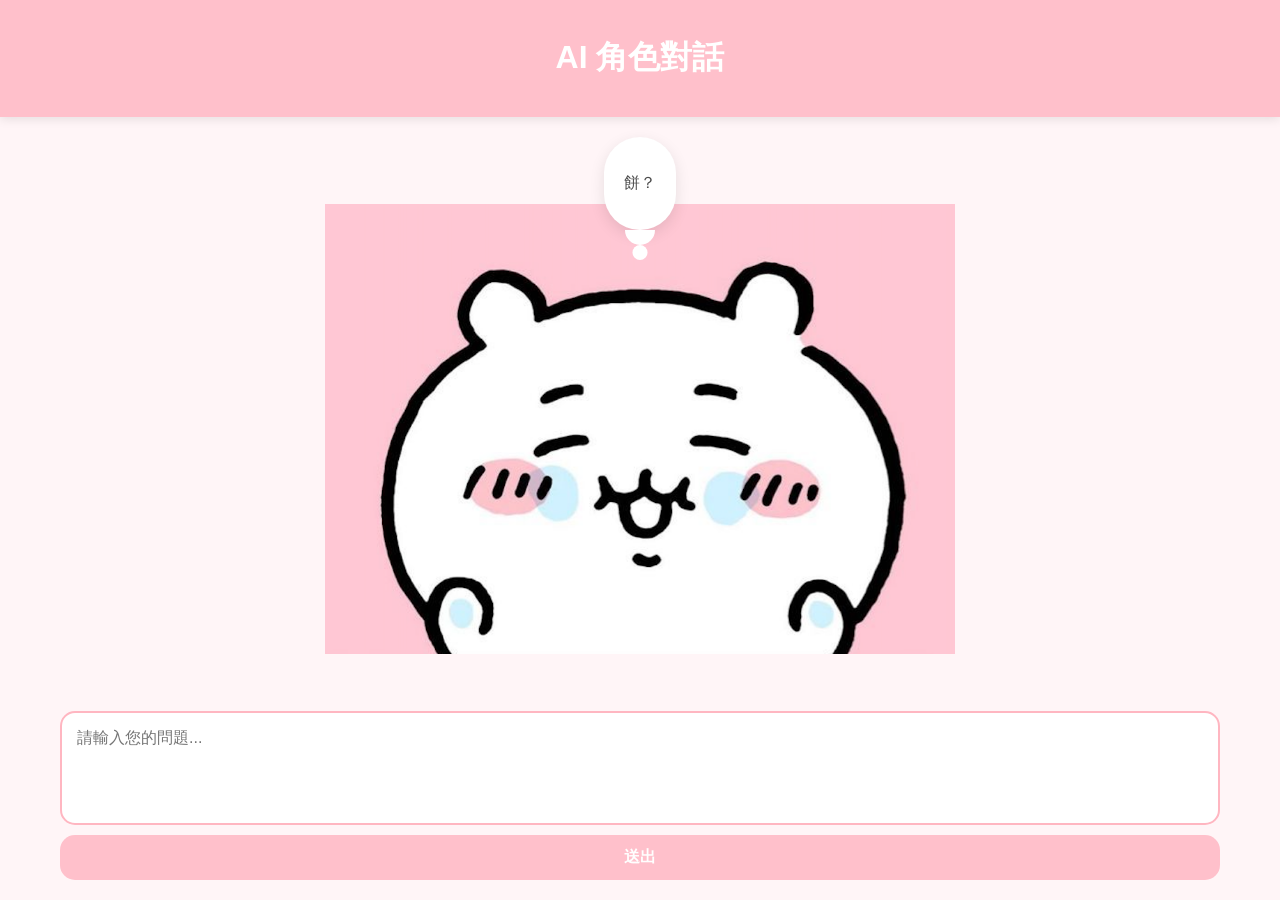
==== index.html @ 92f4b31b "Update index.html" ====
<!DOCTYPE html>
<html lang="zh-TW">
<head>
    <meta charset="UTF-8">
    <meta name="viewport" content="width=device-width, initial-scale=1.0">
    <title>AI 角色對話</title>
    <style>
        :root {
            --primary-color: #ffc0cb;
            --secondary-color: #ffb6c1;
            --text-color: #4a4a4a;
            --bg-color: #fff5f7;
            --bubble-color: #ffffff;
        }

        body {
            font-family: 'Arial Rounded MT Bold', 'Arial', sans-serif;
            background-color: var(--bg-color);
            margin: 0;
            padding: 0;
            display: flex;
            flex-direction: column;
            min-height: 100vh;
            color: var(--text-color);
        }

        .header {
            background-color: var(--primary-color);
            color: white;
            text-align: center;
            padding: 15px 0;
            box-shadow: 0 2px 10px rgba(0, 0, 0, 0.1);
        }

        .container {
            flex: 1;
            display: flex;
            flex-direction: column;
            padding: 20px;
            max-width: 1200px;
            margin: 0 auto;
            width: 100%;
            box-sizing: border-box;
        }

        .character-container {
            flex: 1;
            display: flex;
            flex-direction: column;
            align-items: center;
            justify-content: center;
            position: relative;
            margin-bottom: 20px;
        }

        .character-image {
            max-height: 50vh;
            max-width: 90%;
            object-fit: contain;
            margin-top: 30px; /* 為對話框留出空間 */
        }

        .speech-bubble {
            position: absolute;
            top: 0;
            background: var(--bubble-color);
            border-radius: 40px;
            padding: 20px;
            margin: 0 auto 20px;
            max-width: 80%;
            box-shadow: 0 5px 15px rgba(0, 0, 0, 0.1);
            opacity: 0;
            transform: translateY(-10px);
            transition: opacity 0.5s, transform 0.5s;
            z-index: 10;
        }

        .speech-bubble:before {
            content: '';
            position: absolute;
            bottom: -15px;
            left: 50%;
            transform: translateX(-50%);
            width: 30px;
            height: 15px;
            background: var(--bubble-color);
            border-bottom-left-radius: 15px;
            border-bottom-right-radius: 15px;
        }

        .speech-bubble:after {
            content: '';
            position: absolute;
            bottom: -30px;
            left: 50%;
            transform: translateX(-50%);
            width: 15px;
            height: 15px;
            background: var(--bubble-color);
            border-radius: 50%;
        }

        .speech-bubble.active {
            opacity: 1;
            transform: translateY(0);
        }

        .input-container {
            display: flex;
            flex-direction: column;
            width: 100%;
            margin-top: auto;
        }

        textarea {
            border: 2px solid var(--secondary-color);
            border-radius: 15px;
            padding: 15px;
            font-size: 16px;
            resize: none;
            height: 80px;
            margin-bottom: 10px;
            font-family: inherit;
        }

        textarea:focus {
            outline: none;
            border-color: var(--primary-color);
            box-shadow: 0 0 0 3px rgba(255, 192, 203, 0.3);
        }

        button {
            background-color: var(--primary-color);
            color: white;
            border: none;
            border-radius: 15px;
            padding: 12px 20px;
            font-size: 16px;
            cursor: pointer;
            transition: background-color 0.3s;
            font-weight: bold;
        }

        button:hover {
            background-color: var(--secondary-color);
        }

        .loading {
            display: flex;
            justify-content: center;
            align-items: center;
            margin: 20px 0;
            height: 40px;
        }

        .dot {
            width: 12px;
            height: 12px;
            background-color: var(--primary-color);
            border-radius: 50%;
            margin: 0 5px;
            opacity: 0;
        }

        .dot-1 {
            animation: wave 1.5s infinite ease-in-out;
        }

        .dot-2 {
            animation: wave 1.5s infinite ease-in-out 0.3s;
        }

        .dot-3 {
            animation: wave 1.5s infinite ease-in-out 0.6s;
        }

        @keyframes wave {
            0%, 100% {
                transform: translateY(0);
                opacity: 0.2;
            }
            50% {
                transform: translateY(-10px);
                opacity: 1;
            }
        }

        /* 手機版樣式調整 */
        @media (max-width: 768px) {
            .container {
                padding: 10px;
            }

            .character-image {
                max-height: 40vh;
                margin-top: 80px; /* 手機版為對話框留出更多空間 */
            }

            .speech-bubble {
                padding: 15px;
                max-width: 90%;
            }

            textarea {
                height: 60px;
                padding: 10px;
            }

            button {
                padding: 10px 15px;
            }
        }
    </style>
</head>
<body>
    <div class="header">
        <h1>AI 角色對話</h1>
    </div>

    <div class="container">
        <div class="character-container">
            <div id="speech-bubble" class="speech-bubble">
                <p id="ai-response">餅？</p>
            </div>
            <img id="character-img" class="character-image" src="https://placekitten.com/500/600" alt="角色圖片">
        </div>

        <div class="loading" id="loading">
            <div class="dot dot-1"></div>
            <div class="dot dot-2"></div>
            <div class="dot dot-3"></div>
        </div>

        <div class="input-container">
            <textarea id="user-input" placeholder="請輸入您的問題..."></textarea>
            <button id="submit-btn">送出</button>
        </div>
    </div>

    <script>
        // 配置
        const config = {
            apiKey: "YOUR_OPENAI_API_KEY", // 將在GitHub上設定
            characterImageUrl: "./cute.png", // 將在GitHub上設定
            prompt: "你是吉伊卡哇（ちいかわ）是一個小巧的白色二頭身角色，外型類似小白鼠。​他內向害羞，溫柔善良，充滿同理心，心思細膩，容易感動且愛哭。​雖然膽小，但願意為朋友勇敢行動。​不擅長說話，通常以「哇」、「哈！」、「不要」等短語表達情緒。​喜歡與朋友一起唱歌、分享美食，經常在腦海中想像各種小劇場。​曾兩次參加「5級除草檢定」，但均未合格，仍在努力學習中。​與小八貓（ハチワレ）和兔兔（うさぎ）是好友，三人經常一起行動。​在朋友間扮演支持和關心的角色，重視友情。​他有幸運體質，曾透過抽獎獲得現居的房子。" // 將在GitHub上設定
        };

        // DOM元素
        const userInput = document.getElementById('user-input');
        const submitBtn = document.getElementById('submit-btn');
        const aiResponse = document.getElementById('ai-response');
        const speechBubble = document.getElementById('speech-bubble');
        const loading = document.getElementById('loading');
        const characterImg = document.getElementById('character-img');

        // 初始化
        document.addEventListener('DOMContentLoaded', () => {
            // 設定角色圖片
            characterImg.src = config.characterImageUrl;
            
            // 隱藏載入動畫
            loading.style.display = 'none';
            
            // 顯示歡迎訊息
            speechBubble.classList.add('active');
        });

        // 送出按鈕事件
        submitBtn.addEventListener('click', async () => {
            const question = userInput.value.trim();
            if (!question) return;

            // 清空輸入框
            userInput.value = '';
            
            // 隱藏對話氣泡
            speechBubble.classList.remove('active');
            
            // 顯示載入動畫
            loading.style.display = 'flex';

            try {
                // 呼叫OpenAI API
                const response = await fetchAIResponse(question);
                
                // 更新對話氣泡內容
                aiResponse.textContent = response;
                
                // 隱藏載入動畫
                loading.style.display = 'none';
                
                // 顯示對話氣泡
                speechBubble.classList.add('active');
            } catch (error) {
                console.error('Error:', error);
                aiResponse.textContent = 'vapo?';
                loading.style.display = 'none';
                speechBubble.classList.add('active');
            }
        });

        // 按下Enter鍵也能送出
        userInput.addEventListener('keypress', (e) => {
            if (e.key === 'Enter' && !e.shiftKey) {
                e.preventDefault();
                submitBtn.click();
            }
        });

        // 呼叫OpenAI API
        async function fetchAIResponse(question) {
            const response = await fetch('https://api.openai.com/v1/chat/completions', {
                method: 'POST',
                headers: {
                    'Content-Type': 'application/json',
                    'Authorization': `Bearer ${config.apiKey}`
                },
                body: JSON.stringify({
                    model: "gpt-3.5-turbo",
                    messages: [
                        {
                            role: "system",
                            content: config.prompt
                        },
                        {
                            role: "user",
                            content: question
                        }
                    ]
                })
            });

            const data = await response.json();
            
            if (data.error) {
                throw new Error(data.error.message);
            }
            
            return data.choices[0].message.content;
        }
    </script>
</body>
</html>
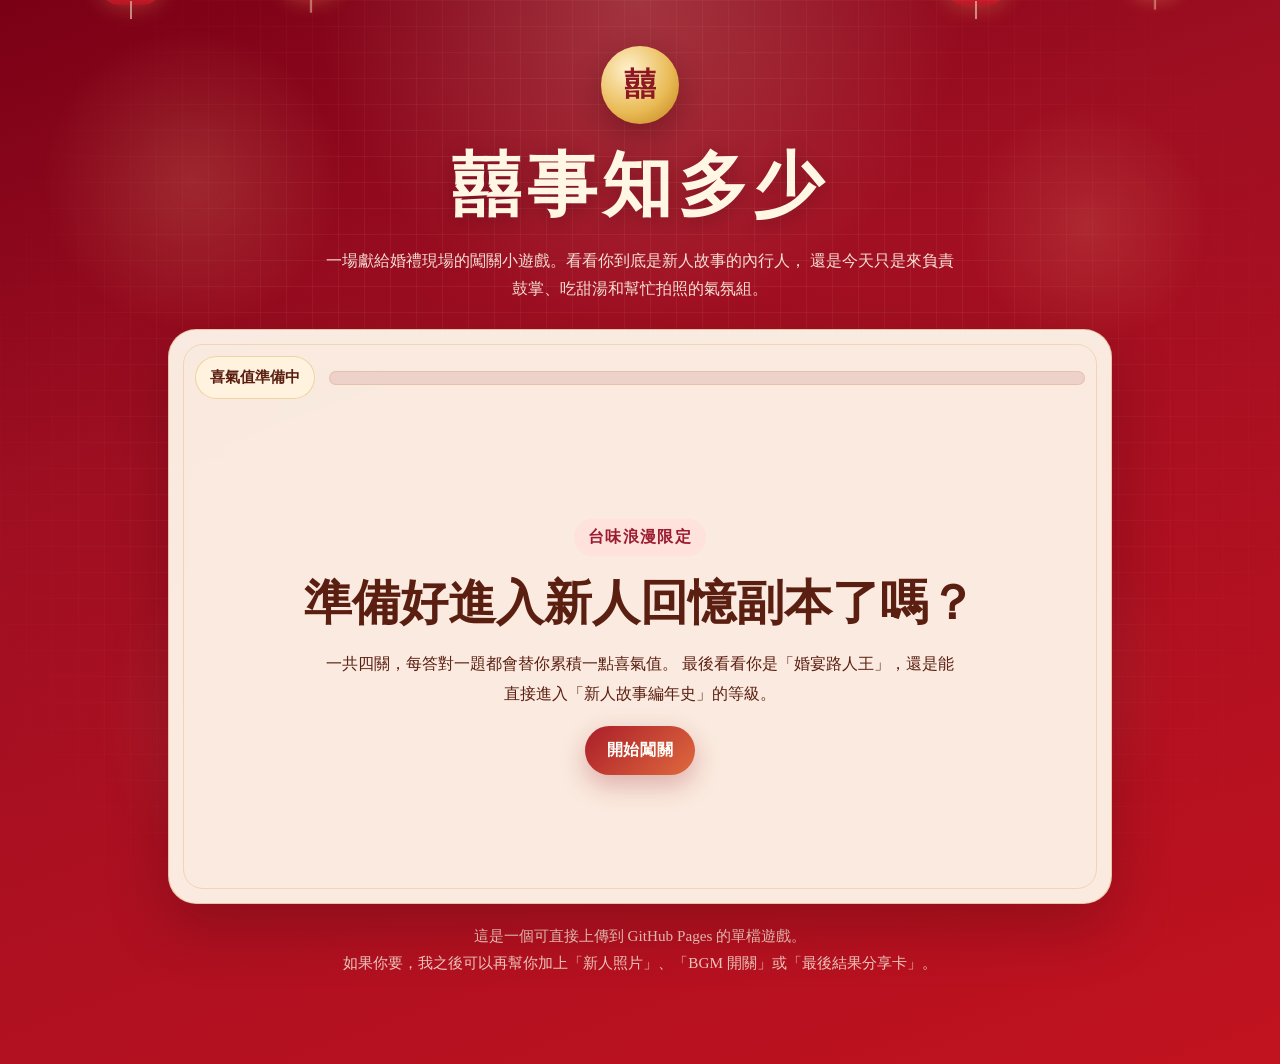
==== commit 3f045dc5: "Add files via upload" ====
--- a/index.html
+++ b/index.html
@@ -1,343 +1,818 @@
 <!DOCTYPE html>
-<html lang="zh-TW">
+<html lang="zh-Hant">
 <head>
-    <meta charset="UTF-8">
-    <meta name="viewport" content="width=device-width, initial-scale=1.0">
-    <title>AI 角色對話</title>
-    <style>
-        :root {
-            --primary-color: #ffc0cb;
-            --secondary-color: #ffb6c1;
-            --text-color: #4a4a4a;
-            --bg-color: #fff5f7;
-            --bubble-color: #ffffff;
-        }
-
-        body {
-            font-family: 'Arial Rounded MT Bold', 'Arial', sans-serif;
-            background-color: var(--bg-color);
-            margin: 0;
-            padding: 0;
-            display: flex;
-            flex-direction: column;
-            min-height: 100vh;
-            color: var(--text-color);
-        }
-
-        .header {
-            background-color: var(--primary-color);
-            color: white;
-            text-align: center;
-            padding: 15px 0;
-            box-shadow: 0 2px 10px rgba(0, 0, 0, 0.1);
-        }
-
-        .container {
-            flex: 1;
-            display: flex;
-            flex-direction: column;
-            padding: 20px;
-            max-width: 1200px;
-            margin: 0 auto;
-            width: 100%;
-            box-sizing: border-box;
-        }
-
-        .character-container {
-            flex: 1;
-            display: flex;
-            flex-direction: column;
-            align-items: center;
-            justify-content: center;
-            position: relative;
-            margin-bottom: 20px;
-        }
-
-        .character-image {
-            max-height: 50vh;
-            max-width: 90%;
-            object-fit: contain;
-            margin-top: 30px; /* 為對話框留出空間 */
-        }
-
-        .speech-bubble {
-            position: absolute;
-            top: 0;
-            background: var(--bubble-color);
-            border-radius: 40px;
-            padding: 20px;
-            margin: 0 auto 20px;
-            max-width: 80%;
-            box-shadow: 0 5px 15px rgba(0, 0, 0, 0.1);
-            opacity: 0;
-            transform: translateY(-10px);
-            transition: opacity 0.5s, transform 0.5s;
-            z-index: 10;
-        }
-
-        .speech-bubble:before {
-            content: '';
-            position: absolute;
-            bottom: -15px;
-            left: 50%;
-            transform: translateX(-50%);
-            width: 30px;
-            height: 15px;
-            background: var(--bubble-color);
-            border-bottom-left-radius: 15px;
-            border-bottom-right-radius: 15px;
-        }
-
-        .speech-bubble:after {
-            content: '';
-            position: absolute;
-            bottom: -30px;
-            left: 50%;
-            transform: translateX(-50%);
-            width: 15px;
-            height: 15px;
-            background: var(--bubble-color);
-            border-radius: 50%;
-        }
-
-        .speech-bubble.active {
-            opacity: 1;
-            transform: translateY(0);
-        }
-
-        .input-container {
-            display: flex;
-            flex-direction: column;
-            width: 100%;
-            margin-top: auto;
-        }
-
-        textarea {
-            border: 2px solid var(--secondary-color);
-            border-radius: 15px;
-            padding: 15px;
-            font-size: 16px;
-            resize: none;
-            height: 80px;
-            margin-bottom: 10px;
-            font-family: inherit;
-        }
-
-        textarea:focus {
-            outline: none;
-            border-color: var(--primary-color);
-            box-shadow: 0 0 0 3px rgba(255, 192, 203, 0.3);
-        }
-
-        button {
-            background-color: var(--primary-color);
-            color: white;
-            border: none;
-            border-radius: 15px;
-            padding: 12px 20px;
-            font-size: 16px;
-            cursor: pointer;
-            transition: background-color 0.3s;
-            font-weight: bold;
-        }
-
-        button:hover {
-            background-color: var(--secondary-color);
-        }
-
-        .loading {
-            display: flex;
-            justify-content: center;
-            align-items: center;
-            margin: 20px 0;
-            height: 40px;
-        }
-
-        .dot {
-            width: 12px;
-            height: 12px;
-            background-color: var(--primary-color);
-            border-radius: 50%;
-            margin: 0 5px;
-            opacity: 0;
-        }
-
-        .dot-1 {
-            animation: wave 1.5s infinite ease-in-out;
-        }
-
-        .dot-2 {
-            animation: wave 1.5s infinite ease-in-out 0.3s;
-        }
-
-        .dot-3 {
-            animation: wave 1.5s infinite ease-in-out 0.6s;
-        }
-
-        @keyframes wave {
-            0%, 100% {
-                transform: translateY(0);
-                opacity: 0.2;
-            }
-            50% {
-                transform: translateY(-10px);
-                opacity: 1;
-            }
-        }
-
-        /* 手機版樣式調整 */
-        @media (max-width: 768px) {
-            .container {
-                padding: 10px;
-            }
-
-            .character-image {
-                max-height: 40vh;
-                margin-top: 80px; /* 手機版為對話框留出更多空間 */
-            }
-
-            .speech-bubble {
-                padding: 15px;
-                max-width: 90%;
-            }
-
-            textarea {
-                height: 60px;
-                padding: 10px;
-            }
-
-            button {
-                padding: 10px 15px;
-            }
-        }
-    </style>
+  <meta charset="UTF-8">
+  <meta name="viewport" content="width=device-width, initial-scale=1.0">
+  <title>囍事知多少｜婚禮闖關小遊戲</title>
+  <style>
+    :root {
+      --bg-1: #7a0016;
+      --bg-2: #c1121f;
+      --paper: rgba(255, 248, 235, 0.94);
+      --ink: #5b1f12;
+      --gold: #f0c36a;
+      --gold-deep: #d59c2b;
+      --rose: #ffe0db;
+      --accent: #2f6f62;
+      --good: #1f7a4d;
+      --bad: #9b1c31;
+      --shadow: 0 22px 60px rgba(49, 6, 12, 0.28);
+    }
+
+    * {
+      box-sizing: border-box;
+    }
+
+    html,
+    body {
+      margin: 0;
+      min-height: 100%;
+      font-family: "PingFang TC", "Noto Serif TC", "Microsoft JhengHei", serif;
+      color: var(--ink);
+      background:
+        radial-gradient(circle at top, rgba(255, 237, 205, 0.2), transparent 26%),
+        linear-gradient(160deg, var(--bg-1) 0%, #9f0f22 34%, var(--bg-2) 100%);
+    }
+
+    body {
+      position: relative;
+      overflow-x: hidden;
+    }
+
+    body::before,
+    body::after {
+      content: "";
+      position: fixed;
+      inset: 0;
+      pointer-events: none;
+      z-index: 0;
+    }
+
+    body::before {
+      background:
+        radial-gradient(circle at 15% 20%, rgba(255, 214, 153, 0.18), transparent 12%),
+        radial-gradient(circle at 85% 25%, rgba(255, 214, 153, 0.14), transparent 10%),
+        radial-gradient(circle at 20% 80%, rgba(255, 239, 211, 0.08), transparent 14%),
+        radial-gradient(circle at 80% 75%, rgba(255, 239, 211, 0.08), transparent 14%);
+      opacity: 0.9;
+    }
+
+    body::after {
+      background-image:
+        linear-gradient(rgba(255, 230, 190, 0.06) 1px, transparent 1px),
+        linear-gradient(90deg, rgba(255, 230, 190, 0.06) 1px, transparent 1px);
+      background-size: 26px 26px;
+      mask-image: radial-gradient(circle at center, black 45%, transparent 92%);
+      -webkit-mask-image: radial-gradient(circle at center, black 45%, transparent 92%);
+    }
+
+    .floating-lantern {
+      position: fixed;
+      top: -8vh;
+      width: 58px;
+      aspect-ratio: 0.75;
+      border-radius: 16px;
+      background: linear-gradient(180deg, #ffcb85 0%, #ff955b 18%, #d11b2a 100%);
+      box-shadow: 0 0 24px rgba(255, 196, 110, 0.45);
+      opacity: 0.72;
+      z-index: 0;
+      animation: drift linear infinite;
+    }
+
+    .floating-lantern::before,
+    .floating-lantern::after {
+      content: "";
+      position: absolute;
+      left: 50%;
+      transform: translateX(-50%);
+    }
+
+    .floating-lantern::before {
+      top: 8px;
+      width: 26px;
+      height: 10px;
+      border-radius: 999px;
+      background: rgba(255, 241, 221, 0.55);
+    }
+
+    .floating-lantern::after {
+      bottom: -14px;
+      width: 2px;
+      height: 18px;
+      background: rgba(255, 228, 196, 0.8);
+    }
+
+    .shell {
+      position: relative;
+      z-index: 1;
+      width: min(100%, 980px);
+      margin: 0 auto;
+      padding: 28px 18px 72px;
+    }
+
+    .hero {
+      padding: 18px 8px 26px;
+      text-align: center;
+    }
+
+    .crest {
+      display: inline-grid;
+      place-items: center;
+      width: 78px;
+      height: 78px;
+      margin-bottom: 14px;
+      border-radius: 50%;
+      background: radial-gradient(circle at 35% 30%, #fff0ca 0%, #e9ba55 58%, #be7f17 100%);
+      color: #8d1723;
+      font-size: 2rem;
+      font-weight: 700;
+      box-shadow: 0 10px 30px rgba(37, 4, 7, 0.3);
+    }
+
+    .hero h1 {
+      margin: 0;
+      font-size: clamp(2.1rem, 6vw, 4.4rem);
+      letter-spacing: 0.08em;
+      color: #fff6e4;
+      text-shadow: 0 4px 18px rgba(73, 10, 16, 0.35);
+    }
+
+    .hero p {
+      width: min(100%, 640px);
+      margin: 14px auto 0;
+      font-size: 1rem;
+      line-height: 1.75;
+      color: rgba(255, 245, 232, 0.9);
+    }
+
+    .card {
+      position: relative;
+      overflow: hidden;
+      border: 1px solid rgba(194, 125, 55, 0.35);
+      border-radius: 28px;
+      background:
+        linear-gradient(180deg, rgba(255, 255, 255, 0.1), transparent 10%),
+        var(--paper);
+      box-shadow: var(--shadow);
+      backdrop-filter: blur(10px);
+    }
+
+    .card::before {
+      content: "";
+      position: absolute;
+      inset: 14px;
+      border: 1px solid rgba(214, 158, 76, 0.28);
+      border-radius: 20px;
+      pointer-events: none;
+    }
+
+    .stage {
+      padding: 26px;
+    }
+
+    .statusbar {
+      display: flex;
+      align-items: center;
+      justify-content: space-between;
+      gap: 14px;
+      margin-bottom: 18px;
+      flex-wrap: wrap;
+    }
+
+    .badge {
+      display: inline-flex;
+      align-items: center;
+      gap: 8px;
+      padding: 10px 14px;
+      border-radius: 999px;
+      background: rgba(255, 243, 223, 0.95);
+      border: 1px solid rgba(213, 156, 43, 0.35);
+      font-size: 0.95rem;
+      font-weight: 700;
+    }
+
+    .progress {
+      flex: 1 1 240px;
+      height: 14px;
+      border-radius: 999px;
+      background: rgba(156, 46, 41, 0.12);
+      overflow: hidden;
+      border: 1px solid rgba(184, 111, 58, 0.18);
+    }
+
+    .progress > span {
+      display: block;
+      height: 100%;
+      width: 0%;
+      background: linear-gradient(90deg, #c9282e 0%, #f2bb58 100%);
+      border-radius: inherit;
+      transition: width 280ms ease;
+    }
+
+    .panel {
+      display: none;
+      min-height: 460px;
+      align-items: center;
+      justify-content: center;
+      text-align: center;
+      padding: 18px 4px;
+      animation: rise 420ms ease;
+    }
+
+    .panel.active {
+      display: flex;
+      flex-direction: column;
+      gap: 18px;
+    }
+
+    .eyebrow {
+      display: inline-block;
+      padding: 8px 14px;
+      border-radius: 999px;
+      background: rgba(255, 224, 219, 0.78);
+      color: #9b1c31;
+      font-weight: 700;
+      letter-spacing: 0.08em;
+    }
+
+    .panel h2 {
+      margin: 0;
+      font-size: clamp(1.8rem, 4vw, 3rem);
+      line-height: 1.2;
+    }
+
+    .panel p {
+      max-width: 640px;
+      margin: 0 auto;
+      line-height: 1.8;
+      font-size: 1.02rem;
+    }
+
+    .question-box {
+      text-align: left;
+      width: min(100%, 720px);
+      margin: 0 auto;
+      padding: 10px 8px 0;
+    }
+
+    .question-index {
+      color: #9b1c31;
+      font-weight: 700;
+      letter-spacing: 0.08em;
+      margin-bottom: 10px;
+    }
+
+    .question-title {
+      margin: 0 0 22px;
+      font-size: clamp(1.45rem, 3.6vw, 2.3rem);
+      line-height: 1.45;
+    }
+
+    .choices {
+      display: grid;
+      gap: 14px;
+    }
+
+    .choice {
+      width: 100%;
+      border: 0;
+      border-radius: 20px;
+      padding: 18px 18px;
+      text-align: left;
+      color: var(--ink);
+      background: rgba(255, 251, 243, 0.96);
+      border: 1px solid rgba(199, 146, 72, 0.3);
+      box-shadow: 0 8px 22px rgba(109, 42, 23, 0.08);
+      cursor: pointer;
+      transition: transform 180ms ease, box-shadow 180ms ease, border-color 180ms ease;
+      font: inherit;
+    }
+
+    .choice:hover,
+    .choice:focus-visible {
+      transform: translateY(-2px);
+      outline: none;
+      border-color: rgba(186, 66, 57, 0.65);
+      box-shadow: 0 14px 30px rgba(109, 42, 23, 0.15);
+    }
+
+    .choice strong {
+      display: inline-grid;
+      place-items: center;
+      width: 28px;
+      height: 28px;
+      margin-right: 12px;
+      border-radius: 999px;
+      background: #ffe6ca;
+      color: #ac3b26;
+      font-size: 0.95rem;
+    }
+
+    .feedback {
+      min-height: 68px;
+      width: min(100%, 720px);
+      margin: 6px auto 0;
+      padding: 14px 18px;
+      border-radius: 18px;
+      background: rgba(255, 247, 234, 0.9);
+      border: 1px solid rgba(210, 165, 87, 0.25);
+      line-height: 1.7;
+      text-align: left;
+    }
+
+    .feedback.good {
+      color: var(--good);
+      border-color: rgba(31, 122, 77, 0.22);
+      background: rgba(240, 255, 245, 0.92);
+    }
+
+    .feedback.bad {
+      color: var(--bad);
+      border-color: rgba(155, 28, 49, 0.22);
+      background: rgba(255, 245, 247, 0.94);
+    }
+
+    .actions {
+      display: flex;
+      gap: 12px;
+      justify-content: center;
+      flex-wrap: wrap;
+    }
+
+    .button {
+      border: 0;
+      border-radius: 999px;
+      padding: 14px 22px;
+      cursor: pointer;
+      font: inherit;
+      font-weight: 700;
+      letter-spacing: 0.04em;
+      transition: transform 180ms ease, filter 180ms ease;
+    }
+
+    .button:hover,
+    .button:focus-visible {
+      transform: translateY(-2px);
+      outline: none;
+      filter: brightness(1.03);
+    }
+
+    .button-primary {
+      color: #fffdf7;
+      background: linear-gradient(135deg, #ab1d29, #df6a3e);
+      box-shadow: 0 10px 26px rgba(145, 26, 35, 0.28);
+    }
+
+    .button-secondary {
+      color: #7c2518;
+      background: rgba(255, 238, 215, 0.96);
+      border: 1px solid rgba(213, 156, 43, 0.34);
+    }
+
+    .result-medal {
+      width: 110px;
+      height: 110px;
+      display: grid;
+      place-items: center;
+      margin: 0 auto;
+      border-radius: 50%;
+      color: #a41c24;
+      font-size: 2.7rem;
+      background: radial-gradient(circle at 35% 35%, #fff4d6 0%, #f5c76d 55%, #d09022 100%);
+      box-shadow: 0 16px 34px rgba(104, 27, 15, 0.24);
+    }
+
+    .result-title {
+      margin: 0;
+      font-size: clamp(1.7rem, 4vw, 2.6rem);
+    }
+
+    .scoreline {
+      font-weight: 700;
+      color: #8d1723;
+    }
+
+    .blessing {
+      max-width: 680px;
+      padding: 18px 20px;
+      border-radius: 22px;
+      background: linear-gradient(180deg, rgba(255, 247, 233, 0.95), rgba(255, 238, 215, 0.92));
+      border: 1px solid rgba(212, 159, 78, 0.3);
+      line-height: 1.9;
+    }
+
+    .footer-note {
+      margin-top: 18px;
+      font-size: 0.95rem;
+      color: rgba(255, 244, 227, 0.82);
+      text-align: center;
+      line-height: 1.8;
+    }
+
+    .petals {
+      position: fixed;
+      inset: 0;
+      overflow: hidden;
+      pointer-events: none;
+      z-index: 3;
+    }
+
+    .petal {
+      position: absolute;
+      top: -10vh;
+      width: 14px;
+      height: 18px;
+      border-radius: 14px 2px 14px 2px;
+      background: linear-gradient(180deg, #ffd4dc 0%, #ff8fab 100%);
+      opacity: 0.88;
+      animation: fall linear forwards;
+    }
+
+    .sr-only {
+      position: absolute;
+      width: 1px;
+      height: 1px;
+      padding: 0;
+      margin: -1px;
+      overflow: hidden;
+      clip: rect(0, 0, 0, 0);
+      white-space: nowrap;
+      border: 0;
+    }
+
+    @keyframes drift {
+      0% {
+        transform: translate3d(0, -12vh, 0) rotate(0deg);
+      }
+      50% {
+        transform: translate3d(16px, 54vh, 0) rotate(4deg);
+      }
+      100% {
+        transform: translate3d(-12px, 120vh, 0) rotate(-4deg);
+      }
+    }
+
+    @keyframes rise {
+      from {
+        opacity: 0;
+        transform: translateY(18px);
+      }
+      to {
+        opacity: 1;
+        transform: translateY(0);
+      }
+    }
+
+    @keyframes fall {
+      from {
+        transform: translate3d(0, 0, 0) rotate(0deg);
+      }
+      to {
+        transform: translate3d(var(--drift), 115vh, 0) rotate(320deg);
+      }
+    }
+
+    @media (max-width: 640px) {
+      .shell {
+        padding-inline: 12px;
+      }
+
+      .stage {
+        padding: 18px 16px 22px;
+      }
+
+      .panel {
+        min-height: 420px;
+      }
+
+      .question-title {
+        font-size: 1.35rem;
+      }
+
+      .choice {
+        padding: 16px 14px;
+      }
+    }
+  </style>
 </head>
 <body>
-    <div class="header">
-        <h1>AI 角色對話</h1>
-    </div>
-
-    <div class="container">
-        <div class="character-container">
-            <div id="speech-bubble" class="speech-bubble">
-                <p id="ai-response">餅？</p>
-            </div>
-            <img id="character-img" class="character-image" src="https://placekitten.com/500/600" alt="角色圖片">
+  <div class="floating-lantern" style="left: 8%; animation-duration: 15s; animation-delay: -4s;"></div>
+  <div class="floating-lantern" style="left: 22%; animation-duration: 18s; animation-delay: -11s; transform: scale(0.88);"></div>
+  <div class="floating-lantern" style="left: 74%; animation-duration: 16s; animation-delay: -7s;"></div>
+  <div class="floating-lantern" style="left: 88%; animation-duration: 19s; animation-delay: -14s; transform: scale(0.82);"></div>
+
+  <div class="petals" id="petals" aria-hidden="true"></div>
+
+  <main class="shell">
+    <section class="hero">
+      <div class="crest" aria-hidden="true">囍</div>
+      <h1>囍事知多少</h1>
+      <p>
+        一場獻給婚禮現場的闖關小遊戲。看看你到底是新人故事的內行人，
+        還是今天只是來負責鼓掌、吃甜湯和幫忙拍照的氣氛組。
+      </p>
+    </section>
+
+    <section class="card stage">
+      <div class="statusbar">
+        <div class="badge" id="statusText">喜氣值準備中</div>
+        <div class="progress" aria-hidden="true"><span id="progressBar"></span></div>
+      </div>
+
+      <section class="panel active" id="panelIntro">
+        <span class="eyebrow">台味浪漫限定</span>
+        <h2>準備好進入新人回憶副本了嗎？</h2>
+        <p>
+          一共四關，每答對一題都會替你累積一點喜氣值。
+          最後看看你是「婚宴路人王」，還是能直接進入「新人故事編年史」的等級。
+        </p>
+        <div class="actions">
+          <button class="button button-primary" id="startButton">開始闖關</button>
         </div>
-
-        <div class="loading" id="loading">
-            <div class="dot dot-1"></div>
-            <div class="dot dot-2"></div>
-            <div class="dot dot-3"></div>
+      </section>
+
+      <section class="panel" id="panelQuestion" aria-live="polite">
+        <div class="question-box">
+          <div class="question-index" id="questionIndex"></div>
+          <h2 class="question-title" id="questionTitle"></h2>
+          <div class="choices" id="choices"></div>
         </div>
-
-        <div class="input-container">
-            <textarea id="user-input" placeholder="請輸入您的問題..."></textarea>
-            <button id="submit-btn">送出</button>
+        <div class="feedback" id="feedback">
+          請選出你心中的答案，看看自己到底有多懂這對新人。
         </div>
-    </div>
-
-    <script>
-        // 配置
-        const config = {
-            apiKey: "YOUR_OPENAI_API_KEY", // 將在GitHub上設定
-            characterImageUrl: "./cute.png", // 將在GitHub上設定
-            prompt: "你是吉伊卡哇（ちいかわ）是一個小巧的白色二頭身角色，外型類似小白鼠。​他內向害羞，溫柔善良，充滿同理心，心思細膩，容易感動且愛哭。​雖然膽小，但願意為朋友勇敢行動。​不擅長說話，通常以「哇」、「哈！」、「不要」等短語表達情緒。​喜歡與朋友一起唱歌、分享美食，經常在腦海中想像各種小劇場。​曾兩次參加「5級除草檢定」，但均未合格，仍在努力學習中。​與小八貓（ハチワレ）和兔兔（うさぎ）是好友，三人經常一起行動。​在朋友間扮演支持和關心的角色，重視友情。​他有幸運體質，曾透過抽獎獲得現居的房子。" // 將在GitHub上設定
-        };
-
-        // DOM元素
-        const userInput = document.getElementById('user-input');
-        const submitBtn = document.getElementById('submit-btn');
-        const aiResponse = document.getElementById('ai-response');
-        const speechBubble = document.getElementById('speech-bubble');
-        const loading = document.getElementById('loading');
-        const characterImg = document.getElementById('character-img');
-
-        // 初始化
-        document.addEventListener('DOMContentLoaded', () => {
-            // 設定角色圖片
-            characterImg.src = config.characterImageUrl;
-            
-            // 隱藏載入動畫
-            loading.style.display = 'none';
-            
-            // 顯示歡迎訊息
-            speechBubble.classList.add('active');
-        });
-
-        // 送出按鈕事件
-        submitBtn.addEventListener('click', async () => {
-            const question = userInput.value.trim();
-            if (!question) return;
-
-            // 清空輸入框
-            userInput.value = '';
-            
-            // 隱藏對話氣泡
-            speechBubble.classList.remove('active');
-            
-            // 顯示載入動畫
-            loading.style.display = 'flex';
-
-            try {
-                // 呼叫OpenAI API
-                const response = await fetchAIResponse(question);
-                
-                // 更新對話氣泡內容
-                aiResponse.textContent = response;
-                
-                // 隱藏載入動畫
-                loading.style.display = 'none';
-                
-                // 顯示對話氣泡
-                speechBubble.classList.add('active');
-            } catch (error) {
-                console.error('Error:', error);
-                aiResponse.textContent = 'vapo?';
-                loading.style.display = 'none';
-                speechBubble.classList.add('active');
-            }
-        });
-
-        // 按下Enter鍵也能送出
-        userInput.addEventListener('keypress', (e) => {
-            if (e.key === 'Enter' && !e.shiftKey) {
-                e.preventDefault();
-                submitBtn.click();
-            }
-        });
-
-        // 呼叫OpenAI API
-        async function fetchAIResponse(question) {
-            const response = await fetch('https://api.openai.com/v1/chat/completions', {
-                method: 'POST',
-                headers: {
-                    'Content-Type': 'application/json',
-                    'Authorization': `Bearer ${config.apiKey}`
-                },
-                body: JSON.stringify({
-                    model: "gpt-3.5-turbo",
-                    messages: [
-                        {
-                            role: "system",
-                            content: config.prompt
-                        },
-                        {
-                            role: "user",
-                            content: question
-                        }
-                    ]
-                })
-            });
-
-            const data = await response.json();
-            
-            if (data.error) {
-                throw new Error(data.error.message);
-            }
-            
-            return data.choices[0].message.content;
+      </section>
+
+      <section class="panel" id="panelResult">
+        <div class="result-medal" aria-hidden="true" id="resultEmoji">囍</div>
+        <span class="eyebrow">闖關完成</span>
+        <h2 class="result-title" id="resultTitle"></h2>
+        <p class="scoreline" id="scoreLine"></p>
+        <div class="blessing" id="resultMessage"></div>
+        <div class="actions">
+          <button class="button button-primary" id="restartButton">再玩一次</button>
+          <button class="button button-secondary" id="shareButton">複製祝福文字</button>
+        </div>
+      </section>
+    </section>
+
+    <p class="footer-note">
+      這是一個可直接上傳到 GitHub Pages 的單檔遊戲。<br>
+      如果你要，我之後可以再幫你加上「新人照片」、「BGM 開關」或「最後結果分享卡」。
+    </p>
+  </main>
+
+  <script>
+    // 如果正解跟你的設定不同，只要改這個 answer 值就好。
+    const questions = [
+      {
+        title: "新郎家的貓咪叫什麼名字？",
+        choices: ["咪咪", "瞇咪", "咪咪寶寶"],
+        answer: 0,
+        correctNote: "答對了。看來你不是第一次聽到這隻貓的名號，已經有進親友圈內場的潛力。",
+        wrongNote: "這題先差一點點。貓咪本人如果在場，應該會用一種高冷但包容的眼神看著你。"
+      },
+      {
+        title: "新郎新娘第一次約會時，是下列哪一個寶可夢的社群日？",
+        choices: ["泡沫栗鼠", "迷你龍", "咩利羊"],
+        answer: 0,
+        correctNote: "寶可夢系回憶也記得，這個程度很可以。戀愛時間軸你有在認真讀。",
+        wrongNote: "可惜沒有命中。不過能把第一次約會和社群日綁在一起，本身就很有這對新人的味道。"
+      },
+      {
+        title: "以下何人年紀比較大？",
+        choices: ["新郎弟弟", "新娘", "Tom Holland"],
+        answer: 0,
+        correctNote: "答對了。這題不是八卦，是對時間感的精準掌握。",
+        wrongNote: "這題翻車也很合理，畢竟 Tom Holland 出現在選項裡本身就很擾亂軍心。"
+      },
+      {
+        title: "哪個食物兩人都不愛吃？",
+        choices: ["木耳", "蘿蔔絲", "三色豆"],
+        answer: 0,
+        correctNote: "命中。你已經掌握到可以一起點餐、不太會踩雷的程度了。",
+        wrongNote: "差一點。口味這種事最有台灣感，婚後餐桌外交還是要慢慢修煉。"
+      }
+    ];
+
+    const results = [
+      {
+        min: 4,
+        title: "新人故事編年史",
+        emoji: "金",
+        message:
+          "你對這段感情的熟悉程度，已經不是普通賓客，而是像一本會走路的新人年表。" +
+          " 今天這場喜酒，你不只是來見證，更像是一路陪著這段故事長大的自己人。"
+      },
+      {
+        min: 2,
+        title: "婚宴氣氛大隊長",
+        emoji: "囍",
+        message:
+          "你很懂這對新人，也很懂婚禮最重要的是什麼。" +
+          " 不一定每題都全中，但你身上那種願意一起笑、一起祝福的溫度，才是現場最珍貴的喜氣。"
+      },
+      {
+        min: 0,
+        title: "吃喜酒路人王",
+        emoji: "福",
+        message:
+          "今天也許你不是最懂新人故事的人，但你願意打開這個遊戲，就已經是祝福的一部分。" +
+          " 婚禮本來就不是考試，而是大家一起來替一段感情熱鬧、作伴、留念。"
+      }
+    ];
+
+    const panels = {
+      intro: document.getElementById("panelIntro"),
+      question: document.getElementById("panelQuestion"),
+      result: document.getElementById("panelResult")
+    };
+
+    const statusText = document.getElementById("statusText");
+    const progressBar = document.getElementById("progressBar");
+    const questionIndex = document.getElementById("questionIndex");
+    const questionTitle = document.getElementById("questionTitle");
+    const choices = document.getElementById("choices");
+    const feedback = document.getElementById("feedback");
+    const resultEmoji = document.getElementById("resultEmoji");
+    const resultTitle = document.getElementById("resultTitle");
+    const scoreLine = document.getElementById("scoreLine");
+    const resultMessage = document.getElementById("resultMessage");
+    const petals = document.getElementById("petals");
+
+    const startButton = document.getElementById("startButton");
+    const restartButton = document.getElementById("restartButton");
+    const shareButton = document.getElementById("shareButton");
+
+    let currentQuestion = 0;
+    let score = 0;
+    let locked = false;
+
+    function setActivePanel(target) {
+      Object.values(panels).forEach((panel) => panel.classList.remove("active"));
+      target.classList.add("active");
+    }
+
+    function updateProgress() {
+      const progress = (currentQuestion / questions.length) * 100;
+      progressBar.style.width = progress + "%";
+      statusText.textContent = currentQuestion === 0
+        ? "喜氣值準備中"
+        : "目前喜氣值 " + score + " / " + currentQuestion;
+    }
+
+    function renderQuestion() {
+      locked = false;
+      setActivePanel(panels.question);
+      updateProgress();
+
+      const item = questions[currentQuestion];
+      questionIndex.textContent = "第 " + (currentQuestion + 1) + " 關 / 共 " + questions.length + " 關";
+      questionTitle.textContent = item.title;
+      feedback.className = "feedback";
+      feedback.textContent = "請選出你心中的答案，看看自己到底有多懂這對新人。";
+      choices.innerHTML = "";
+
+      item.choices.forEach((choice, index) => {
+        const button = document.createElement("button");
+        button.type = "button";
+        button.className = "choice";
+        button.innerHTML = "<strong>" + String.fromCharCode(65 + index) + "</strong>" + choice;
+        button.addEventListener("click", () => handleAnswer(index));
+        choices.appendChild(button);
+      });
+    }
+
+    function handleAnswer(index) {
+      if (locked) return;
+      locked = true;
+
+      const item = questions[currentQuestion];
+      const correct = index === item.answer;
+
+      if (correct) {
+        score += 1;
+        feedback.className = "feedback good";
+        feedback.textContent = item.correctNote;
+        burstPetals(22);
+        playTone(740, 0.08);
+        playTone(920, 0.08, 0.09);
+      } else {
+        feedback.className = "feedback bad";
+        feedback.textContent = item.wrongNote;
+        playTone(220, 0.1);
+      }
+
+      const buttons = Array.from(choices.querySelectorAll("button"));
+      buttons.forEach((button, buttonIndex) => {
+        button.disabled = true;
+        if (buttonIndex === item.answer) {
+          button.style.borderColor = "rgba(31, 122, 77, 0.55)";
+          button.style.background = "rgba(239, 255, 244, 0.96)";
+        } else if (buttonIndex === index) {
+          button.style.borderColor = "rgba(155, 28, 49, 0.5)";
+          button.style.background = "rgba(255, 244, 247, 0.96)";
         }
-    </script>
+      });
+
+      window.setTimeout(() => {
+        currentQuestion += 1;
+        if (currentQuestion < questions.length) {
+          renderQuestion();
+        } else {
+          renderResult();
+        }
+      }, 1500);
+    }
+
+    function renderResult() {
+      setActivePanel(panels.result);
+      updateProgress();
+      progressBar.style.width = "100%";
+      statusText.textContent = "喜氣值結算完成";
+
+      const result = results.find((item) => score >= item.min) || results[results.length - 1];
+      resultEmoji.textContent = result.emoji;
+      resultTitle.textContent = result.title;
+      scoreLine.textContent = "你答對了 " + score + " / " + questions.length + " 題";
+      resultMessage.textContent = result.message;
+      burstPetals(40);
+      playTone(660, 0.08);
+      playTone(880, 0.08, 0.1);
+      playTone(1100, 0.1, 0.2);
+    }
+
+    function restartGame() {
+      currentQuestion = 0;
+      score = 0;
+      updateProgress();
+      setActivePanel(panels.intro);
+    }
+
+    function burstPetals(count) {
+      for (let i = 0; i < count; i += 1) {
+        const petal = document.createElement("span");
+        petal.className = "petal";
+        petal.style.left = Math.random() * 100 + "vw";
+        petal.style.animationDuration = 3.6 + Math.random() * 2.4 + "s";
+        petal.style.animationDelay = Math.random() * 0.2 + "s";
+        petal.style.setProperty("--drift", (Math.random() * 160 - 80) + "px");
+        petal.style.opacity = (0.55 + Math.random() * 0.4).toFixed(2);
+        petals.appendChild(petal);
+
+        window.setTimeout(() => {
+          petal.remove();
+        }, 6200);
+      }
+    }
+
+    function playTone(frequency, duration, delay = 0) {
+      const AudioContextClass = window.AudioContext || window.webkitAudioContext;
+      if (!AudioContextClass) return;
+
+      window.setTimeout(() => {
+        const context = new AudioContextClass();
+        const oscillator = context.createOscillator();
+        const gain = context.createGain();
+
+        oscillator.type = "sine";
+        oscillator.frequency.value = frequency;
+        gain.gain.setValueAtTime(0.0001, context.currentTime);
+        gain.gain.exponentialRampToValueAtTime(0.035, context.currentTime + 0.02);
+        gain.gain.exponentialRampToValueAtTime(0.0001, context.currentTime + duration);
+
+        oscillator.connect(gain);
+        gain.connect(context.destination);
+        oscillator.start();
+        oscillator.stop(context.currentTime + duration + 0.02);
+        oscillator.onended = () => context.close();
+      }, delay * 1000);
+    }
+
+    async function copyBlessing() {
+      const text =
+        "我剛玩完《囍事知多少》婚禮闖關小遊戲，拿到「" +
+        resultTitle.textContent +
+        "」稱號，答對 " +
+        score +
+        " 題。祝新人百年好合、平安順心、天天都有今天這種熱鬧甜甜的心情。";
+
+      try {
+        await navigator.clipboard.writeText(text);
+        shareButton.textContent = "已複製祝福文字";
+      } catch (error) {
+        shareButton.textContent = "複製失敗，請長按手動複製";
+      }
+
+      window.setTimeout(() => {
+        shareButton.textContent = "複製祝福文字";
+      }, 1800);
+    }
+
+    startButton.addEventListener("click", renderQuestion);
+    restartButton.addEventListener("click", restartGame);
+    shareButton.addEventListener("click", copyBlessing);
+
+    updateProgress();
+  </script>
 </body>
 </html>
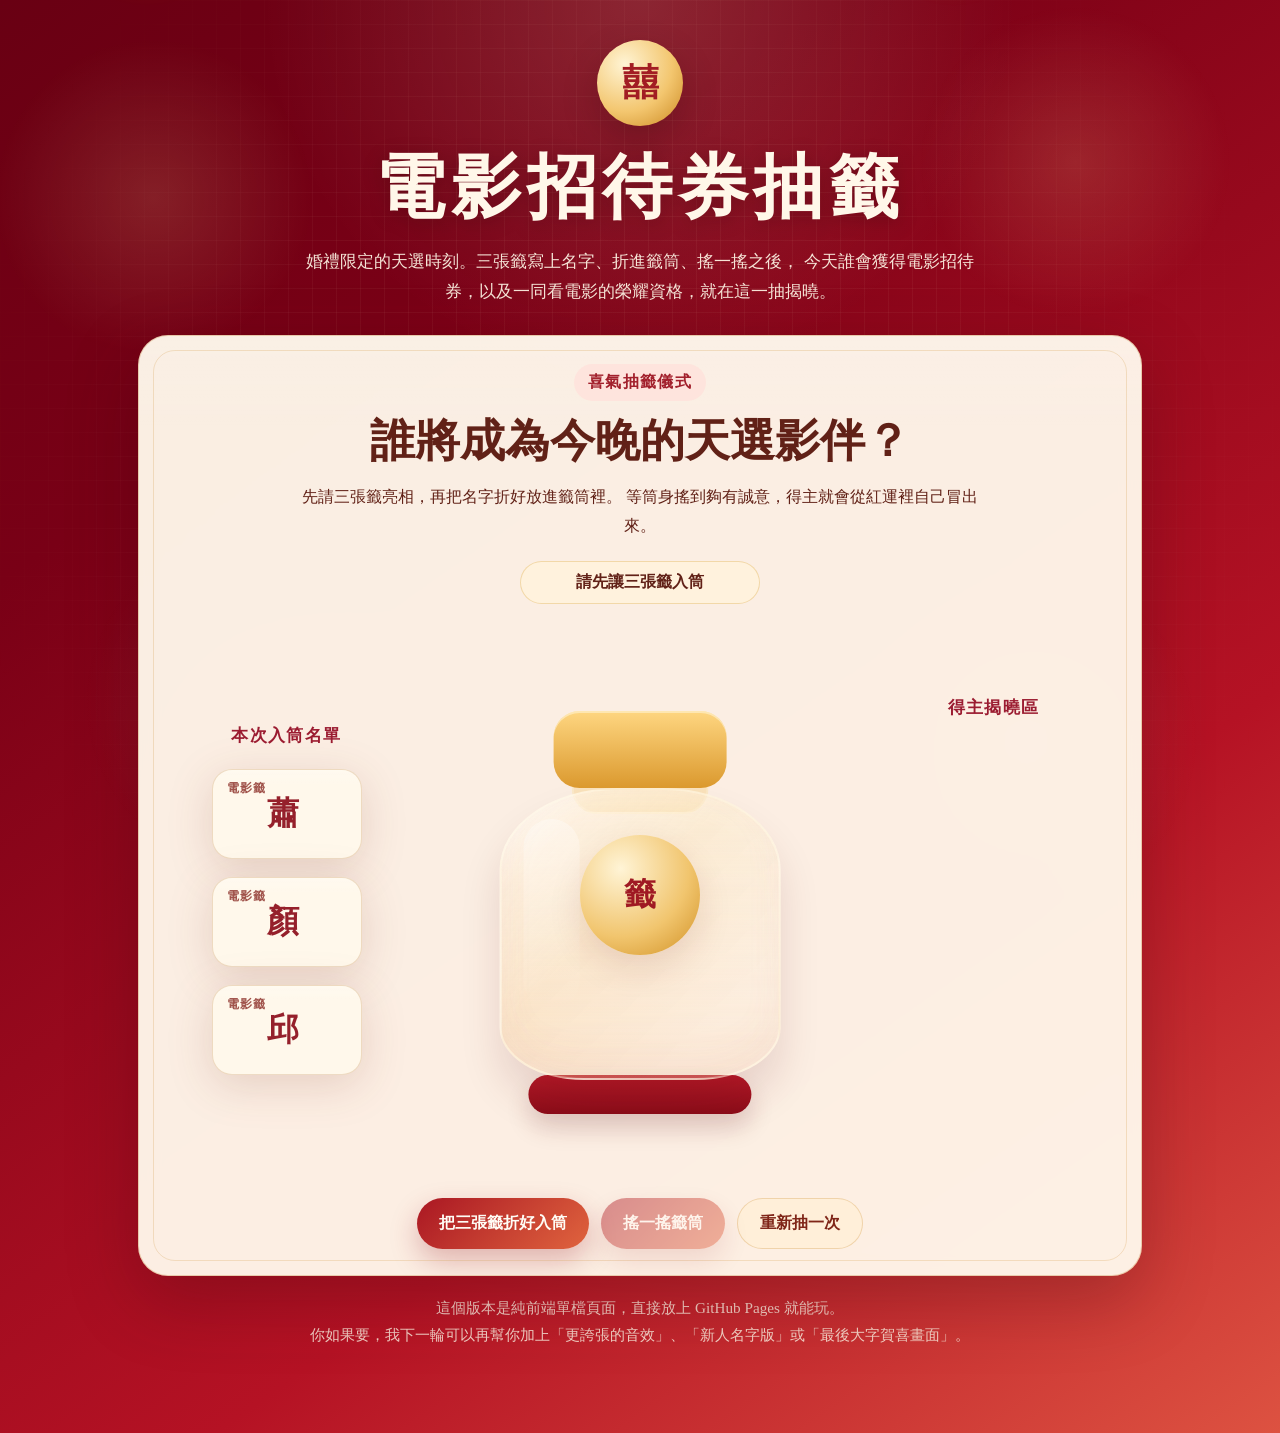
==== commit c5d8d2a8: "Add files via upload" ====
--- a/index.html
+++ b/index.html
@@ -3,20 +3,19 @@
 <head>
   <meta charset="UTF-8">
   <meta name="viewport" content="width=device-width, initial-scale=1.0">
-  <title>囍事知多少｜婚禮闖關小遊戲</title>
+  <title>電影招待券抽籤｜婚禮限定</title>
   <style>
     :root {
-      --bg-1: #7a0016;
-      --bg-2: #c1121f;
-      --paper: rgba(255, 248, 235, 0.94);
-      --ink: #5b1f12;
-      --gold: #f0c36a;
-      --gold-deep: #d59c2b;
-      --rose: #ffe0db;
-      --accent: #2f6f62;
-      --good: #1f7a4d;
-      --bad: #9b1c31;
-      --shadow: 0 22px 60px rgba(49, 6, 12, 0.28);
+      --red-1: #790016;
+      --red-2: #b51224;
+      --red-3: #d93538;
+      --gold-1: #f8d78d;
+      --gold-2: #d7982f;
+      --paper: #fff8eb;
+      --ink: #612117;
+      --line: rgba(155, 80, 37, 0.25);
+      --shadow: 0 24px 70px rgba(57, 7, 14, 0.28);
+      --good: #7f131f;
     }
 
     * {
@@ -30,13 +29,13 @@
       font-family: "PingFang TC", "Noto Serif TC", "Microsoft JhengHei", serif;
       color: var(--ink);
       background:
-        radial-gradient(circle at top, rgba(255, 237, 205, 0.2), transparent 26%),
-        linear-gradient(160deg, var(--bg-1) 0%, #9f0f22 34%, var(--bg-2) 100%);
+        radial-gradient(circle at top, rgba(255, 234, 200, 0.16), transparent 24%),
+        linear-gradient(145deg, #690013 0%, var(--red-1) 25%, var(--red-2) 68%, #dd5241 100%);
     }
 
     body {
+      overflow-x: hidden;
       position: relative;
-      overflow-x: hidden;
     }
 
     body::before,
@@ -50,109 +49,108 @@
 
     body::before {
       background:
-        radial-gradient(circle at 15% 20%, rgba(255, 214, 153, 0.18), transparent 12%),
-        radial-gradient(circle at 85% 25%, rgba(255, 214, 153, 0.14), transparent 10%),
-        radial-gradient(circle at 20% 80%, rgba(255, 239, 211, 0.08), transparent 14%),
-        radial-gradient(circle at 80% 75%, rgba(255, 239, 211, 0.08), transparent 14%);
-      opacity: 0.9;
+        radial-gradient(circle at 12% 22%, rgba(255, 218, 151, 0.14), transparent 12%),
+        radial-gradient(circle at 84% 18%, rgba(255, 218, 151, 0.14), transparent 12%),
+        radial-gradient(circle at 20% 78%, rgba(255, 244, 220, 0.08), transparent 14%),
+        radial-gradient(circle at 80% 82%, rgba(255, 244, 220, 0.08), transparent 14%);
     }
 
     body::after {
       background-image:
-        linear-gradient(rgba(255, 230, 190, 0.06) 1px, transparent 1px),
-        linear-gradient(90deg, rgba(255, 230, 190, 0.06) 1px, transparent 1px);
-      background-size: 26px 26px;
-      mask-image: radial-gradient(circle at center, black 45%, transparent 92%);
-      -webkit-mask-image: radial-gradient(circle at center, black 45%, transparent 92%);
-    }
-
-    .floating-lantern {
+        linear-gradient(rgba(255, 232, 193, 0.05) 1px, transparent 1px),
+        linear-gradient(90deg, rgba(255, 232, 193, 0.05) 1px, transparent 1px);
+      background-size: 24px 24px;
+      mask-image: radial-gradient(circle at center, black 42%, transparent 88%);
+      -webkit-mask-image: radial-gradient(circle at center, black 42%, transparent 88%);
+    }
+
+    .glow {
       position: fixed;
-      top: -8vh;
-      width: 58px;
+      top: -12vh;
+      width: 64px;
       aspect-ratio: 0.75;
-      border-radius: 16px;
-      background: linear-gradient(180deg, #ffcb85 0%, #ff955b 18%, #d11b2a 100%);
-      box-shadow: 0 0 24px rgba(255, 196, 110, 0.45);
+      border-radius: 18px;
+      background: linear-gradient(180deg, #ffd18d 0%, #ff9a58 18%, #c91927 100%);
+      box-shadow: 0 0 30px rgba(255, 197, 103, 0.35);
       opacity: 0.72;
       z-index: 0;
-      animation: drift linear infinite;
-    }
-
-    .floating-lantern::before,
-    .floating-lantern::after {
+      animation: floatDown linear infinite;
+    }
+
+    .glow::before,
+    .glow::after {
       content: "";
       position: absolute;
       left: 50%;
       transform: translateX(-50%);
     }
 
-    .floating-lantern::before {
-      top: 8px;
-      width: 26px;
+    .glow::before {
+      top: 7px;
+      width: 30px;
       height: 10px;
+      background: rgba(255, 245, 226, 0.52);
       border-radius: 999px;
-      background: rgba(255, 241, 221, 0.55);
-    }
-
-    .floating-lantern::after {
-      bottom: -14px;
+    }
+
+    .glow::after {
+      bottom: -16px;
       width: 2px;
-      height: 18px;
-      background: rgba(255, 228, 196, 0.8);
+      height: 20px;
+      background: rgba(255, 233, 198, 0.8);
     }
 
     .shell {
       position: relative;
       z-index: 1;
-      width: min(100%, 980px);
+      width: min(100%, 1040px);
       margin: 0 auto;
-      padding: 28px 18px 72px;
+      padding: 28px 18px 70px;
     }
 
     .hero {
-      padding: 18px 8px 26px;
       text-align: center;
+      padding: 12px 4px 28px;
     }
 
     .crest {
-      display: inline-grid;
+      width: 86px;
+      height: 86px;
+      margin: 0 auto 14px;
+      display: grid;
       place-items: center;
-      width: 78px;
-      height: 78px;
-      margin-bottom: 14px;
       border-radius: 50%;
-      background: radial-gradient(circle at 35% 30%, #fff0ca 0%, #e9ba55 58%, #be7f17 100%);
-      color: #8d1723;
-      font-size: 2rem;
+      background: radial-gradient(circle at 32% 28%, #fff4d4 0%, #f3c66f 56%, #cb881f 100%);
+      box-shadow: 0 14px 34px rgba(53, 6, 10, 0.26);
+      color: #a21d23;
+      font-size: 2.3rem;
       font-weight: 700;
-      box-shadow: 0 10px 30px rgba(37, 4, 7, 0.3);
     }
 
     .hero h1 {
       margin: 0;
-      font-size: clamp(2.1rem, 6vw, 4.4rem);
+      font-size: clamp(2.2rem, 6vw, 4.4rem);
       letter-spacing: 0.08em;
-      color: #fff6e4;
-      text-shadow: 0 4px 18px rgba(73, 10, 16, 0.35);
+      color: #fff7e9;
+      text-shadow: 0 4px 18px rgba(66, 10, 15, 0.35);
     }
 
     .hero p {
-      width: min(100%, 640px);
-      margin: 14px auto 0;
-      font-size: 1rem;
-      line-height: 1.75;
-      color: rgba(255, 245, 232, 0.9);
+      width: min(100%, 700px);
+      margin: 12px auto 0;
+      line-height: 1.8;
+      font-size: 1.04rem;
+      color: rgba(255, 246, 230, 0.92);
     }
 
     .card {
       position: relative;
       overflow: hidden;
-      border: 1px solid rgba(194, 125, 55, 0.35);
-      border-radius: 28px;
+      border-radius: 30px;
+      border: 1px solid rgba(199, 133, 66, 0.35);
       background:
-        linear-gradient(180deg, rgba(255, 255, 255, 0.1), transparent 10%),
-        var(--paper);
+        linear-gradient(180deg, rgba(255, 255, 255, 0.11), transparent 10%),
+        rgba(255, 248, 236, 0.96);
       box-shadow: var(--shadow);
       backdrop-filter: blur(10px);
     }
@@ -161,314 +159,551 @@
       content: "";
       position: absolute;
       inset: 14px;
-      border: 1px solid rgba(214, 158, 76, 0.28);
-      border-radius: 20px;
+      border-radius: 22px;
+      border: 1px solid rgba(213, 160, 80, 0.26);
       pointer-events: none;
     }
 
-    .stage {
-      padding: 26px;
-    }
-
-    .statusbar {
+    .game {
+      padding: 28px 24px 26px;
+    }
+
+    .ribbon {
+      display: inline-block;
+      padding: 8px 14px;
+      border-radius: 999px;
+      background: rgba(255, 226, 220, 0.82);
+      color: #a2202c;
+      font-weight: 700;
+      letter-spacing: 0.08em;
+      margin-bottom: 10px;
+    }
+
+    .game-head {
+      text-align: center;
+      margin-bottom: 20px;
+    }
+
+    .game-head h2 {
+      margin: 0;
+      font-size: clamp(1.7rem, 4vw, 2.8rem);
+    }
+
+    .game-head p {
+      max-width: 700px;
+      margin: 12px auto 0;
+      line-height: 1.8;
+    }
+
+    .status {
       display: flex;
+      justify-content: center;
+      margin-bottom: 16px;
+    }
+
+    .status-pill {
+      padding: 10px 16px;
+      border-radius: 999px;
+      background: rgba(255, 242, 221, 0.96);
+      border: 1px solid rgba(213, 156, 43, 0.3);
+      font-weight: 700;
+      text-align: center;
+      min-width: 240px;
+    }
+
+    .arena {
+      display: grid;
+      grid-template-columns: 1fr minmax(280px, 420px) 1fr;
+      gap: 20px;
       align-items: center;
-      justify-content: space-between;
-      gap: 14px;
-      margin-bottom: 18px;
-      flex-wrap: wrap;
-    }
-
-    .badge {
-      display: inline-flex;
+      min-height: 560px;
+      position: relative;
+    }
+
+    .name-row,
+    .result-zone {
+      min-height: 420px;
+      display: flex;
+      flex-direction: column;
+      justify-content: center;
       align-items: center;
-      gap: 8px;
-      padding: 10px 14px;
-      border-radius: 999px;
-      background: rgba(255, 243, 223, 0.95);
-      border: 1px solid rgba(213, 156, 43, 0.35);
-      font-size: 0.95rem;
-      font-weight: 700;
-    }
-
-    .progress {
-      flex: 1 1 240px;
-      height: 14px;
-      border-radius: 999px;
-      background: rgba(156, 46, 41, 0.12);
-      overflow: hidden;
-      border: 1px solid rgba(184, 111, 58, 0.18);
-    }
-
-    .progress > span {
-      display: block;
-      height: 100%;
-      width: 0%;
-      background: linear-gradient(90deg, #c9282e 0%, #f2bb58 100%);
-      border-radius: inherit;
-      transition: width 280ms ease;
-    }
-
-    .panel {
-      display: none;
-      min-height: 460px;
-      align-items: center;
-      justify-content: center;
-      text-align: center;
-      padding: 18px 4px;
-      animation: rise 420ms ease;
-    }
-
-    .panel.active {
+      gap: 16px;
+    }
+
+    .name-row h3,
+    .result-zone h3 {
+      margin: 0 0 6px;
+      font-size: 1.05rem;
+      letter-spacing: 0.08em;
+      color: #9b1c31;
+    }
+
+    .slips {
       display: flex;
       flex-direction: column;
       gap: 18px;
-    }
-
-    .eyebrow {
-      display: inline-block;
-      padding: 8px 14px;
+      align-items: center;
+      width: 100%;
+    }
+
+    .slip {
+      position: relative;
+      width: 150px;
+      height: 90px;
+      transform-style: preserve-3d;
+      transition:
+        transform 900ms cubic-bezier(0.2, 0.74, 0.2, 1),
+        opacity 500ms ease,
+        filter 300ms ease;
+      filter: drop-shadow(0 10px 22px rgba(116, 42, 24, 0.16));
+    }
+
+    .slip-card,
+    .slip-fold {
+      position: absolute;
+      inset: 0;
+      border-radius: 20px;
+      border: 1px solid rgba(184, 123, 57, 0.24);
+      backface-visibility: hidden;
+    }
+
+    .slip-card {
+      display: grid;
+      place-items: center;
+      background:
+        linear-gradient(180deg, rgba(255, 255, 255, 0.24), transparent 18%),
+        var(--paper);
+      color: #95202b;
+      font-size: 2rem;
+      font-weight: 700;
+      letter-spacing: 0.2em;
+    }
+
+    .slip-card::before {
+      content: "電影籤";
+      position: absolute;
+      top: 10px;
+      left: 14px;
+      font-size: 0.78rem;
+      letter-spacing: 0.12em;
+      color: rgba(133, 36, 29, 0.78);
+    }
+
+    .slip-fold {
+      display: grid;
+      place-items: center;
+      background: linear-gradient(180deg, #cc2c37 0%, #a91424 100%);
+      transform: rotateY(180deg);
+      color: rgba(255, 247, 232, 0.88);
+      font-size: 0.92rem;
+      letter-spacing: 0.18em;
+    }
+
+    .slip-fold::before,
+    .slip-fold::after {
+      content: "";
+      position: absolute;
+      inset: 0;
+      background:
+        linear-gradient(135deg, transparent 49.2%, rgba(255, 233, 196, 0.78) 49.2%, rgba(255, 233, 196, 0.78) 50.8%, transparent 50.8%);
+      border-radius: inherit;
+      opacity: 0.55;
+    }
+
+    .slip-fold::after {
+      transform: scaleX(-1);
+    }
+
+    .slip.folded {
+      transform:
+        translate(var(--tx), var(--ty))
+        scale(0.46)
+        rotate(-14deg)
+        rotateY(180deg);
+    }
+
+    .slip.hidden {
+      opacity: 0;
+      pointer-events: none;
+    }
+
+    .machine-wrap {
+      position: relative;
+      display: flex;
+      justify-content: center;
+      align-items: center;
+      min-height: 500px;
+    }
+
+    .machine {
+      position: relative;
+      width: min(100%, 360px);
+      aspect-ratio: 0.84;
+      display: flex;
+      align-items: center;
+      justify-content: center;
+      transform-origin: center bottom;
+    }
+
+    .machine.shake {
+      animation: shakeJar 1.5s ease-in-out 2;
+    }
+
+    .jar {
+      position: relative;
+      width: 100%;
+      height: 100%;
+    }
+
+    .jar-top {
+      position: absolute;
+      top: 6%;
+      left: 50%;
+      transform: translateX(-50%);
+      width: 48%;
+      height: 18%;
+      border-radius: 26px;
+      background: linear-gradient(180deg, #fed681 0%, #db992e 100%);
+      box-shadow: inset 0 2px 0 rgba(255, 249, 228, 0.5);
+      z-index: 4;
+    }
+
+    .jar-neck {
+      position: absolute;
+      top: 14%;
+      left: 50%;
+      transform: translateX(-50%);
+      width: 38%;
+      height: 16%;
+      border-radius: 0 0 26px 26px;
+      background: linear-gradient(180deg, rgba(255, 235, 199, 0.78), rgba(246, 208, 143, 0.56));
+      border: 2px solid rgba(255, 247, 225, 0.34);
+      z-index: 1;
+    }
+
+    .jar-body {
+      position: absolute;
+      left: 50%;
+      bottom: 8%;
+      transform: translateX(-50%);
+      width: 78%;
+      height: 68%;
+      border-radius: 42% 42% 30% 30% / 28% 28% 18% 18%;
+      background:
+        linear-gradient(135deg, rgba(255, 255, 255, 0.55), rgba(255, 232, 199, 0.2) 18%, rgba(241, 185, 90, 0.12) 42%, rgba(255, 255, 255, 0.1) 80%),
+        linear-gradient(180deg, rgba(255, 249, 236, 0.48), rgba(244, 190, 104, 0.12));
+      border: 2px solid rgba(255, 248, 231, 0.46);
+      box-shadow:
+        inset 0 0 34px rgba(255, 255, 255, 0.18),
+        inset 0 -18px 34px rgba(197, 72, 48, 0.08),
+        0 26px 42px rgba(84, 12, 19, 0.12);
+      overflow: hidden;
+      z-index: 2;
+    }
+
+    .jar-body::before {
+      content: "";
+      position: absolute;
+      left: 8%;
+      top: 10%;
+      width: 20%;
+      height: 66%;
       border-radius: 999px;
-      background: rgba(255, 224, 219, 0.78);
+      background: linear-gradient(180deg, rgba(255, 255, 255, 0.58), transparent);
+      opacity: 0.55;
+    }
+
+    .jar-label {
+      position: absolute;
+      left: 50%;
+      top: 35%;
+      transform: translateX(-50%);
+      width: 120px;
+      height: 120px;
+      border-radius: 50%;
+      display: grid;
+      place-items: center;
+      background: radial-gradient(circle at 34% 28%, #fff4d6 0%, #f1c56e 58%, #d08f22 100%);
+      color: #9f1923;
+      font-size: 2rem;
+      font-weight: 700;
+      box-shadow: 0 14px 34px rgba(103, 25, 15, 0.12);
+      z-index: 3;
+    }
+
+    .jar-base {
+      position: absolute;
+      left: 50%;
+      bottom: 0;
+      transform: translateX(-50%);
+      width: 62%;
+      height: 9%;
+      border-radius: 20px;
+      background: linear-gradient(180deg, #b71a28 0%, #8b0c19 100%);
+      box-shadow: 0 14px 24px rgba(88, 11, 18, 0.16);
+    }
+
+    .inside-slip {
+      position: absolute;
+      width: 66px;
+      height: 30px;
+      border-radius: 10px;
+      background: linear-gradient(180deg, #cf3540 0%, #a91627 100%);
+      border: 1px solid rgba(255, 236, 203, 0.18);
+      opacity: 0;
+      transform: scale(0.6);
+      transition: opacity 400ms ease, transform 400ms ease;
+    }
+
+    .inside-slip.visible {
+      opacity: 1;
+      transform: scale(1);
+    }
+
+    .inside-slip.one {
+      left: 18%;
+      bottom: 22%;
+      rotate: -18deg;
+    }
+
+    .inside-slip.two {
+      left: 38%;
+      bottom: 16%;
+      rotate: 11deg;
+    }
+
+    .inside-slip.three {
+      right: 16%;
+      bottom: 23%;
+      rotate: 18deg;
+    }
+
+    .winner-shell {
+      position: relative;
+      min-height: 190px;
+      width: 100%;
+      display: flex;
+      justify-content: center;
+      align-items: flex-start;
+    }
+
+    .winner-slip {
+      position: absolute;
+      top: 18px;
+      width: 172px;
+      height: 220px;
+      opacity: 0;
+      transform: translateY(40px) scale(0.88);
+      transition: transform 700ms cubic-bezier(0.2, 0.8, 0.2, 1), opacity 500ms ease;
+      filter: drop-shadow(0 22px 36px rgba(100, 25, 14, 0.18));
+    }
+
+    .winner-slip.show {
+      opacity: 1;
+      transform: translateY(0) scale(1);
+    }
+
+    .winner-paper {
+      position: absolute;
+      inset: 0;
+      border-radius: 24px;
+      background:
+        linear-gradient(180deg, rgba(255, 255, 255, 0.25), transparent 16%),
+        var(--paper);
+      border: 1px solid rgba(188, 124, 57, 0.24);
+      display: flex;
+      flex-direction: column;
+      align-items: center;
+      justify-content: center;
+      gap: 8px;
+      overflow: hidden;
+    }
+
+    .winner-paper::before {
+      content: "天選影伴";
+      position: absolute;
+      top: 14px;
+      left: 50%;
+      transform: translateX(-50%);
+      font-size: 0.78rem;
+      letter-spacing: 0.14em;
+      color: rgba(147, 31, 34, 0.78);
+    }
+
+    .winner-name {
+      font-size: 3rem;
+      letter-spacing: 0.24em;
       color: #9b1c31;
       font-weight: 700;
-      letter-spacing: 0.08em;
-    }
-
-    .panel h2 {
-      margin: 0;
-      font-size: clamp(1.8rem, 4vw, 3rem);
-      line-height: 1.2;
-    }
-
-    .panel p {
-      max-width: 640px;
-      margin: 0 auto;
+      margin-left: 0.24em;
+    }
+
+    .winner-caption {
+      font-size: 0.95rem;
+      line-height: 1.7;
+      text-align: center;
+      padding: 0 18px;
+      color: #6b2417;
+    }
+
+    .winner-banner {
+      min-height: 122px;
+      width: min(100%, 280px);
+      padding: 18px 18px 16px;
+      border-radius: 24px;
+      background:
+        linear-gradient(180deg, rgba(255, 247, 232, 0.98), rgba(255, 236, 214, 0.95));
+      border: 1px solid rgba(212, 160, 81, 0.26);
+      text-align: center;
       line-height: 1.8;
-      font-size: 1.02rem;
-    }
-
-    .question-box {
-      text-align: left;
-      width: min(100%, 720px);
-      margin: 0 auto;
-      padding: 10px 8px 0;
-    }
-
-    .question-index {
-      color: #9b1c31;
-      font-weight: 700;
-      letter-spacing: 0.08em;
-      margin-bottom: 10px;
-    }
-
-    .question-title {
-      margin: 0 0 22px;
-      font-size: clamp(1.45rem, 3.6vw, 2.3rem);
-      line-height: 1.45;
-    }
-
-    .choices {
-      display: grid;
-      gap: 14px;
-    }
-
-    .choice {
-      width: 100%;
-      border: 0;
-      border-radius: 20px;
-      padding: 18px 18px;
-      text-align: left;
-      color: var(--ink);
-      background: rgba(255, 251, 243, 0.96);
-      border: 1px solid rgba(199, 146, 72, 0.3);
-      box-shadow: 0 8px 22px rgba(109, 42, 23, 0.08);
-      cursor: pointer;
-      transition: transform 180ms ease, box-shadow 180ms ease, border-color 180ms ease;
-      font: inherit;
-    }
-
-    .choice:hover,
-    .choice:focus-visible {
-      transform: translateY(-2px);
-      outline: none;
-      border-color: rgba(186, 66, 57, 0.65);
-      box-shadow: 0 14px 30px rgba(109, 42, 23, 0.15);
-    }
-
-    .choice strong {
-      display: inline-grid;
-      place-items: center;
-      width: 28px;
-      height: 28px;
-      margin-right: 12px;
-      border-radius: 999px;
-      background: #ffe6ca;
-      color: #ac3b26;
-      font-size: 0.95rem;
-    }
-
-    .feedback {
-      min-height: 68px;
-      width: min(100%, 720px);
-      margin: 6px auto 0;
-      padding: 14px 18px;
-      border-radius: 18px;
-      background: rgba(255, 247, 234, 0.9);
-      border: 1px solid rgba(210, 165, 87, 0.25);
-      line-height: 1.7;
-      text-align: left;
-    }
-
-    .feedback.good {
-      color: var(--good);
-      border-color: rgba(31, 122, 77, 0.22);
-      background: rgba(240, 255, 245, 0.92);
-    }
-
-    .feedback.bad {
-      color: var(--bad);
-      border-color: rgba(155, 28, 49, 0.22);
-      background: rgba(255, 245, 247, 0.94);
+      opacity: 0;
+      transform: translateY(14px);
+      transition: opacity 500ms ease, transform 500ms ease;
+    }
+
+    .winner-banner.show {
+      opacity: 1;
+      transform: translateY(0);
+    }
+
+    .winner-banner strong {
+      display: block;
+      color: #981824;
+      font-size: 1.14rem;
     }
 
     .actions {
       display: flex;
+      justify-content: center;
       gap: 12px;
-      justify-content: center;
       flex-wrap: wrap;
+      margin-top: 18px;
     }
 
     .button {
       border: 0;
       border-radius: 999px;
       padding: 14px 22px;
-      cursor: pointer;
       font: inherit;
       font-weight: 700;
-      letter-spacing: 0.04em;
-      transition: transform 180ms ease, filter 180ms ease;
+      cursor: pointer;
+      transition: transform 180ms ease, filter 180ms ease, opacity 180ms ease;
     }
 
     .button:hover,
     .button:focus-visible {
       transform: translateY(-2px);
+      filter: brightness(1.03);
       outline: none;
-      filter: brightness(1.03);
     }
 
     .button-primary {
-      color: #fffdf7;
-      background: linear-gradient(135deg, #ab1d29, #df6a3e);
-      box-shadow: 0 10px 26px rgba(145, 26, 35, 0.28);
+      color: #fffdf6;
+      background: linear-gradient(135deg, #aa1723, #e0643e);
+      box-shadow: 0 12px 28px rgba(146, 26, 35, 0.28);
     }
 
     .button-secondary {
-      color: #7c2518;
-      background: rgba(255, 238, 215, 0.96);
-      border: 1px solid rgba(213, 156, 43, 0.34);
-    }
-
-    .result-medal {
-      width: 110px;
-      height: 110px;
-      display: grid;
-      place-items: center;
-      margin: 0 auto;
-      border-radius: 50%;
-      color: #a41c24;
-      font-size: 2.7rem;
-      background: radial-gradient(circle at 35% 35%, #fff4d6 0%, #f5c76d 55%, #d09022 100%);
-      box-shadow: 0 16px 34px rgba(104, 27, 15, 0.24);
-    }
-
-    .result-title {
-      margin: 0;
-      font-size: clamp(1.7rem, 4vw, 2.6rem);
-    }
-
-    .scoreline {
-      font-weight: 700;
-      color: #8d1723;
-    }
-
-    .blessing {
-      max-width: 680px;
-      padding: 18px 20px;
-      border-radius: 22px;
-      background: linear-gradient(180deg, rgba(255, 247, 233, 0.95), rgba(255, 238, 215, 0.92));
-      border: 1px solid rgba(212, 159, 78, 0.3);
-      line-height: 1.9;
+      color: #7f2518;
+      background: rgba(255, 239, 217, 0.96);
+      border: 1px solid rgba(212, 159, 80, 0.34);
+    }
+
+    .button[disabled] {
+      opacity: 0.45;
+      cursor: not-allowed;
+      transform: none;
+      filter: none;
+    }
+
+    .sparkles {
+      position: fixed;
+      inset: 0;
+      pointer-events: none;
+      overflow: hidden;
+      z-index: 3;
+    }
+
+    .spark {
+      position: absolute;
+      width: 10px;
+      height: 16px;
+      border-radius: 999px;
+      background: linear-gradient(180deg, #ffe7a9 0%, #ff8ca0 100%);
+      opacity: 0.88;
+      animation: sparkleFall linear forwards;
     }
 
     .footer-note {
       margin-top: 18px;
-      font-size: 0.95rem;
-      color: rgba(255, 244, 227, 0.82);
       text-align: center;
       line-height: 1.8;
-    }
-
-    .petals {
-      position: fixed;
-      inset: 0;
-      overflow: hidden;
-      pointer-events: none;
-      z-index: 3;
-    }
-
-    .petal {
-      position: absolute;
-      top: -10vh;
-      width: 14px;
-      height: 18px;
-      border-radius: 14px 2px 14px 2px;
-      background: linear-gradient(180deg, #ffd4dc 0%, #ff8fab 100%);
-      opacity: 0.88;
-      animation: fall linear forwards;
-    }
-
-    .sr-only {
-      position: absolute;
-      width: 1px;
-      height: 1px;
-      padding: 0;
-      margin: -1px;
-      overflow: hidden;
-      clip: rect(0, 0, 0, 0);
-      white-space: nowrap;
-      border: 0;
-    }
-
-    @keyframes drift {
+      color: rgba(255, 245, 229, 0.82);
+      font-size: 0.95rem;
+    }
+
+    @keyframes floatDown {
       0% {
-        transform: translate3d(0, -12vh, 0) rotate(0deg);
+        transform: translate3d(0, -10vh, 0) rotate(0deg);
       }
       50% {
-        transform: translate3d(16px, 54vh, 0) rotate(4deg);
+        transform: translate3d(14px, 50vh, 0) rotate(4deg);
       }
       100% {
-        transform: translate3d(-12px, 120vh, 0) rotate(-4deg);
-      }
-    }
-
-    @keyframes rise {
-      from {
-        opacity: 0;
-        transform: translateY(18px);
-      }
-      to {
-        opacity: 1;
-        transform: translateY(0);
-      }
-    }
-
-    @keyframes fall {
+        transform: translate3d(-10px, 118vh, 0) rotate(-4deg);
+      }
+    }
+
+    @keyframes shakeJar {
+      0%, 100% {
+        transform: rotate(0deg);
+      }
+      15% {
+        transform: rotate(-7deg);
+      }
+      30% {
+        transform: rotate(7deg);
+      }
+      45% {
+        transform: rotate(-9deg);
+      }
+      60% {
+        transform: rotate(8deg);
+      }
+      75% {
+        transform: rotate(-5deg);
+      }
+    }
+
+    @keyframes sparkleFall {
       from {
         transform: translate3d(0, 0, 0) rotate(0deg);
       }
       to {
-        transform: translate3d(var(--drift), 115vh, 0) rotate(320deg);
+        transform: translate3d(var(--drift), 115vh, 0) rotate(340deg);
+      }
+    }
+
+    @media (max-width: 940px) {
+      .arena {
+        grid-template-columns: 1fr;
+        gap: 8px;
+        min-height: auto;
+      }
+
+      .name-row,
+      .result-zone {
+        min-height: auto;
+      }
+
+      .slips {
+        flex-direction: row;
+        flex-wrap: wrap;
+        justify-content: center;
+      }
+
+      .winner-shell {
+        min-height: 230px;
       }
     }
 
@@ -477,295 +712,151 @@
         padding-inline: 12px;
       }
 
-      .stage {
-        padding: 18px 16px 22px;
-      }
-
-      .panel {
-        min-height: 420px;
-      }
-
-      .question-title {
-        font-size: 1.35rem;
-      }
-
-      .choice {
-        padding: 16px 14px;
+      .game {
+        padding: 20px 16px 22px;
+      }
+
+      .slip {
+        width: 108px;
+        height: 72px;
+      }
+
+      .slip-card {
+        font-size: 1.5rem;
+      }
+
+      .machine {
+        width: min(100%, 320px);
+      }
+
+      .winner-slip {
+        width: 154px;
+        height: 198px;
+      }
+
+      .winner-name {
+        font-size: 2.6rem;
       }
     }
   </style>
 </head>
 <body>
-  <div class="floating-lantern" style="left: 8%; animation-duration: 15s; animation-delay: -4s;"></div>
-  <div class="floating-lantern" style="left: 22%; animation-duration: 18s; animation-delay: -11s; transform: scale(0.88);"></div>
-  <div class="floating-lantern" style="left: 74%; animation-duration: 16s; animation-delay: -7s;"></div>
-  <div class="floating-lantern" style="left: 88%; animation-duration: 19s; animation-delay: -14s; transform: scale(0.82);"></div>
-
-  <div class="petals" id="petals" aria-hidden="true"></div>
+  <div class="glow" style="left: 9%; animation-duration: 16s; animation-delay: -4s;"></div>
+  <div class="glow" style="left: 25%; animation-duration: 18s; animation-delay: -12s; transform: scale(0.86);"></div>
+  <div class="glow" style="left: 72%; animation-duration: 17s; animation-delay: -8s;"></div>
+  <div class="glow" style="left: 88%; animation-duration: 19s; animation-delay: -15s; transform: scale(0.82);"></div>
+
+  <div class="sparkles" id="sparkles" aria-hidden="true"></div>
 
   <main class="shell">
     <section class="hero">
       <div class="crest" aria-hidden="true">囍</div>
-      <h1>囍事知多少</h1>
+      <h1>電影招待券抽籤</h1>
       <p>
-        一場獻給婚禮現場的闖關小遊戲。看看你到底是新人故事的內行人，
-        還是今天只是來負責鼓掌、吃甜湯和幫忙拍照的氣氛組。
+        婚禮限定的天選時刻。三張籤寫上名字、折進籤筒、搖一搖之後，
+        今天誰會獲得電影招待券，以及一同看電影的榮耀資格，就在這一抽揭曉。
       </p>
     </section>
 
-    <section class="card stage">
-      <div class="statusbar">
-        <div class="badge" id="statusText">喜氣值準備中</div>
-        <div class="progress" aria-hidden="true"><span id="progressBar"></span></div>
+    <section class="card game">
+      <div class="game-head">
+        <span class="ribbon">喜氣抽籤儀式</span>
+        <h2>誰將成為今晚的天選影伴？</h2>
+        <p>
+          先請三張籤亮相，再把名字折好放進籤筒裡。
+          等筒身搖到夠有誠意，得主就會從紅運裡自己冒出來。
+        </p>
       </div>
 
-      <section class="panel active" id="panelIntro">
-        <span class="eyebrow">台味浪漫限定</span>
-        <h2>準備好進入新人回憶副本了嗎？</h2>
-        <p>
-          一共四關，每答對一題都會替你累積一點喜氣值。
-          最後看看你是「婚宴路人王」，還是能直接進入「新人故事編年史」的等級。
-        </p>
-        <div class="actions">
-          <button class="button button-primary" id="startButton">開始闖關</button>
-        </div>
-      </section>
-
-      <section class="panel" id="panelQuestion" aria-live="polite">
-        <div class="question-box">
-          <div class="question-index" id="questionIndex"></div>
-          <h2 class="question-title" id="questionTitle"></h2>
-          <div class="choices" id="choices"></div>
-        </div>
-        <div class="feedback" id="feedback">
-          請選出你心中的答案，看看自己到底有多懂這對新人。
-        </div>
-      </section>
-
-      <section class="panel" id="panelResult">
-        <div class="result-medal" aria-hidden="true" id="resultEmoji">囍</div>
-        <span class="eyebrow">闖關完成</span>
-        <h2 class="result-title" id="resultTitle"></h2>
-        <p class="scoreline" id="scoreLine"></p>
-        <div class="blessing" id="resultMessage"></div>
-        <div class="actions">
-          <button class="button button-primary" id="restartButton">再玩一次</button>
-          <button class="button button-secondary" id="shareButton">複製祝福文字</button>
-        </div>
-      </section>
+      <div class="status">
+        <div class="status-pill" id="statusText">請先讓三張籤入筒</div>
+      </div>
+
+      <div class="arena">
+        <section class="name-row">
+          <h3>本次入筒名單</h3>
+          <div class="slips" id="slips">
+            <div class="slip" data-name="蕭" style="--tx: 238px; --ty: 250px;">
+              <div class="slip-card">蕭</div>
+              <div class="slip-fold">囍</div>
+            </div>
+            <div class="slip" data-name="顏" style="--tx: 260px; --ty: 315px;">
+              <div class="slip-card">顏</div>
+              <div class="slip-fold">囍</div>
+            </div>
+            <div class="slip" data-name="邱" style="--tx: 292px; --ty: 268px;">
+              <div class="slip-card">邱</div>
+              <div class="slip-fold">囍</div>
+            </div>
+          </div>
+        </section>
+
+        <section class="machine-wrap">
+          <div class="machine" id="machine">
+            <div class="jar">
+              <div class="jar-top"></div>
+              <div class="jar-neck"></div>
+              <div class="jar-body">
+                <div class="inside-slip one" id="inside1"></div>
+                <div class="inside-slip two" id="inside2"></div>
+                <div class="inside-slip three" id="inside3"></div>
+              </div>
+              <div class="jar-label">籤</div>
+              <div class="jar-base"></div>
+            </div>
+          </div>
+        </section>
+
+        <section class="result-zone">
+          <h3>得主揭曉區</h3>
+          <div class="winner-shell">
+            <div class="winner-slip" id="winnerSlip">
+              <div class="winner-paper">
+                <div class="winner-name">蕭</div>
+                <div class="winner-caption">獲得電影招待券<br>以及一同看電影資格</div>
+              </div>
+            </div>
+          </div>
+          <div class="winner-banner" id="winnerBanner">
+            <strong>恭喜蕭</strong>
+            這一抽由你中籤。今晚的電影邀請與陪看資格，就在這張喜氣洋洋的籤裡定案。
+          </div>
+        </section>
+      </div>
+
+      <div class="actions">
+        <button class="button button-primary" id="loadButton">把三張籤折好入筒</button>
+        <button class="button button-primary" id="shakeButton" disabled>搖一搖籤筒</button>
+        <button class="button button-secondary" id="resetButton">重新抽一次</button>
+      </div>
     </section>
 
     <p class="footer-note">
-      這是一個可直接上傳到 GitHub Pages 的單檔遊戲。<br>
-      如果你要，我之後可以再幫你加上「新人照片」、「BGM 開關」或「最後結果分享卡」。
+      這個版本是純前端單檔頁面，直接放上 GitHub Pages 就能玩。<br>
+      你如果要，我下一輪可以再幫你加上「更誇張的音效」、「新人名字版」或「最後大字賀喜畫面」。
     </p>
   </main>
 
   <script>
-    // 如果正解跟你的設定不同，只要改這個 answer 值就好。
-    const questions = [
-      {
-        title: "新郎家的貓咪叫什麼名字？",
-        choices: ["咪咪", "瞇咪", "咪咪寶寶"],
-        answer: 0,
-        correctNote: "答對了。看來你不是第一次聽到這隻貓的名號，已經有進親友圈內場的潛力。",
-        wrongNote: "這題先差一點點。貓咪本人如果在場，應該會用一種高冷但包容的眼神看著你。"
-      },
-      {
-        title: "新郎新娘第一次約會時，是下列哪一個寶可夢的社群日？",
-        choices: ["泡沫栗鼠", "迷你龍", "咩利羊"],
-        answer: 0,
-        correctNote: "寶可夢系回憶也記得，這個程度很可以。戀愛時間軸你有在認真讀。",
-        wrongNote: "可惜沒有命中。不過能把第一次約會和社群日綁在一起，本身就很有這對新人的味道。"
-      },
-      {
-        title: "以下何人年紀比較大？",
-        choices: ["新郎弟弟", "新娘", "Tom Holland"],
-        answer: 0,
-        correctNote: "答對了。這題不是八卦，是對時間感的精準掌握。",
-        wrongNote: "這題翻車也很合理，畢竟 Tom Holland 出現在選項裡本身就很擾亂軍心。"
-      },
-      {
-        title: "哪個食物兩人都不愛吃？",
-        choices: ["木耳", "蘿蔔絲", "三色豆"],
-        answer: 0,
-        correctNote: "命中。你已經掌握到可以一起點餐、不太會踩雷的程度了。",
-        wrongNote: "差一點。口味這種事最有台灣感，婚後餐桌外交還是要慢慢修煉。"
-      }
+    const loadButton = document.getElementById("loadButton");
+    const shakeButton = document.getElementById("shakeButton");
+    const resetButton = document.getElementById("resetButton");
+    const machine = document.getElementById("machine");
+    const statusText = document.getElementById("statusText");
+    const winnerSlip = document.getElementById("winnerSlip");
+    const winnerBanner = document.getElementById("winnerBanner");
+    const sparkles = document.getElementById("sparkles");
+    const slips = Array.from(document.querySelectorAll(".slip"));
+    const insideSlips = [
+      document.getElementById("inside1"),
+      document.getElementById("inside2"),
+      document.getElementById("inside3")
     ];
 
-    const results = [
-      {
-        min: 4,
-        title: "新人故事編年史",
-        emoji: "金",
-        message:
-          "你對這段感情的熟悉程度，已經不是普通賓客，而是像一本會走路的新人年表。" +
-          " 今天這場喜酒，你不只是來見證，更像是一路陪著這段故事長大的自己人。"
-      },
-      {
-        min: 2,
-        title: "婚宴氣氛大隊長",
-        emoji: "囍",
-        message:
-          "你很懂這對新人，也很懂婚禮最重要的是什麼。" +
-          " 不一定每題都全中，但你身上那種願意一起笑、一起祝福的溫度，才是現場最珍貴的喜氣。"
-      },
-      {
-        min: 0,
-        title: "吃喜酒路人王",
-        emoji: "福",
-        message:
-          "今天也許你不是最懂新人故事的人，但你願意打開這個遊戲，就已經是祝福的一部分。" +
-          " 婚禮本來就不是考試，而是大家一起來替一段感情熱鬧、作伴、留念。"
-      }
-    ];
-
-    const panels = {
-      intro: document.getElementById("panelIntro"),
-      question: document.getElementById("panelQuestion"),
-      result: document.getElementById("panelResult")
-    };
-
-    const statusText = document.getElementById("statusText");
-    const progressBar = document.getElementById("progressBar");
-    const questionIndex = document.getElementById("questionIndex");
-    const questionTitle = document.getElementById("questionTitle");
-    const choices = document.getElementById("choices");
-    const feedback = document.getElementById("feedback");
-    const resultEmoji = document.getElementById("resultEmoji");
-    const resultTitle = document.getElementById("resultTitle");
-    const scoreLine = document.getElementById("scoreLine");
-    const resultMessage = document.getElementById("resultMessage");
-    const petals = document.getElementById("petals");
-
-    const startButton = document.getElementById("startButton");
-    const restartButton = document.getElementById("restartButton");
-    const shareButton = document.getElementById("shareButton");
-
-    let currentQuestion = 0;
-    let score = 0;
-    let locked = false;
-
-    function setActivePanel(target) {
-      Object.values(panels).forEach((panel) => panel.classList.remove("active"));
-      target.classList.add("active");
-    }
-
-    function updateProgress() {
-      const progress = (currentQuestion / questions.length) * 100;
-      progressBar.style.width = progress + "%";
-      statusText.textContent = currentQuestion === 0
-        ? "喜氣值準備中"
-        : "目前喜氣值 " + score + " / " + currentQuestion;
-    }
-
-    function renderQuestion() {
-      locked = false;
-      setActivePanel(panels.question);
-      updateProgress();
-
-      const item = questions[currentQuestion];
-      questionIndex.textContent = "第 " + (currentQuestion + 1) + " 關 / 共 " + questions.length + " 關";
-      questionTitle.textContent = item.title;
-      feedback.className = "feedback";
-      feedback.textContent = "請選出你心中的答案，看看自己到底有多懂這對新人。";
-      choices.innerHTML = "";
-
-      item.choices.forEach((choice, index) => {
-        const button = document.createElement("button");
-        button.type = "button";
-        button.className = "choice";
-        button.innerHTML = "<strong>" + String.fromCharCode(65 + index) + "</strong>" + choice;
-        button.addEventListener("click", () => handleAnswer(index));
-        choices.appendChild(button);
-      });
-    }
-
-    function handleAnswer(index) {
-      if (locked) return;
-      locked = true;
-
-      const item = questions[currentQuestion];
-      const correct = index === item.answer;
-
-      if (correct) {
-        score += 1;
-        feedback.className = "feedback good";
-        feedback.textContent = item.correctNote;
-        burstPetals(22);
-        playTone(740, 0.08);
-        playTone(920, 0.08, 0.09);
-      } else {
-        feedback.className = "feedback bad";
-        feedback.textContent = item.wrongNote;
-        playTone(220, 0.1);
-      }
-
-      const buttons = Array.from(choices.querySelectorAll("button"));
-      buttons.forEach((button, buttonIndex) => {
-        button.disabled = true;
-        if (buttonIndex === item.answer) {
-          button.style.borderColor = "rgba(31, 122, 77, 0.55)";
-          button.style.background = "rgba(239, 255, 244, 0.96)";
-        } else if (buttonIndex === index) {
-          button.style.borderColor = "rgba(155, 28, 49, 0.5)";
-          button.style.background = "rgba(255, 244, 247, 0.96)";
-        }
-      });
-
-      window.setTimeout(() => {
-        currentQuestion += 1;
-        if (currentQuestion < questions.length) {
-          renderQuestion();
-        } else {
-          renderResult();
-        }
-      }, 1500);
-    }
-
-    function renderResult() {
-      setActivePanel(panels.result);
-      updateProgress();
-      progressBar.style.width = "100%";
-      statusText.textContent = "喜氣值結算完成";
-
-      const result = results.find((item) => score >= item.min) || results[results.length - 1];
-      resultEmoji.textContent = result.emoji;
-      resultTitle.textContent = result.title;
-      scoreLine.textContent = "你答對了 " + score + " / " + questions.length + " 題";
-      resultMessage.textContent = result.message;
-      burstPetals(40);
-      playTone(660, 0.08);
-      playTone(880, 0.08, 0.1);
-      playTone(1100, 0.1, 0.2);
-    }
-
-    function restartGame() {
-      currentQuestion = 0;
-      score = 0;
-      updateProgress();
-      setActivePanel(panels.intro);
-    }
-
-    function burstPetals(count) {
-      for (let i = 0; i < count; i += 1) {
-        const petal = document.createElement("span");
-        petal.className = "petal";
-        petal.style.left = Math.random() * 100 + "vw";
-        petal.style.animationDuration = 3.6 + Math.random() * 2.4 + "s";
-        petal.style.animationDelay = Math.random() * 0.2 + "s";
-        petal.style.setProperty("--drift", (Math.random() * 160 - 80) + "px");
-        petal.style.opacity = (0.55 + Math.random() * 0.4).toFixed(2);
-        petals.appendChild(petal);
-
-        window.setTimeout(() => {
-          petal.remove();
-        }, 6200);
-      }
-    }
-
-    function playTone(frequency, duration, delay = 0) {
+    let loaded = false;
+    let drawing = false;
+
+    function playTone(frequency, duration, delay = 0, type = "sine") {
       const AudioContextClass = window.AudioContext || window.webkitAudioContext;
       if (!AudioContextClass) return;
 
@@ -774,10 +865,10 @@
         const oscillator = context.createOscillator();
         const gain = context.createGain();
 
-        oscillator.type = "sine";
+        oscillator.type = type;
         oscillator.frequency.value = frequency;
         gain.gain.setValueAtTime(0.0001, context.currentTime);
-        gain.gain.exponentialRampToValueAtTime(0.035, context.currentTime + 0.02);
+        gain.gain.exponentialRampToValueAtTime(0.038, context.currentTime + 0.02);
         gain.gain.exponentialRampToValueAtTime(0.0001, context.currentTime + duration);
 
         oscillator.connect(gain);
@@ -788,31 +879,98 @@
       }, delay * 1000);
     }
 
-    async function copyBlessing() {
-      const text =
-        "我剛玩完《囍事知多少》婚禮闖關小遊戲，拿到「" +
-        resultTitle.textContent +
-        "」稱號，答對 " +
-        score +
-        " 題。祝新人百年好合、平安順心、天天都有今天這種熱鬧甜甜的心情。";
-
-      try {
-        await navigator.clipboard.writeText(text);
-        shareButton.textContent = "已複製祝福文字";
-      } catch (error) {
-        shareButton.textContent = "複製失敗，請長按手動複製";
-      }
+    function burstSparkles(count) {
+      for (let i = 0; i < count; i += 1) {
+        const spark = document.createElement("span");
+        spark.className = "spark";
+        spark.style.left = Math.random() * 100 + "vw";
+        spark.style.animationDuration = 3.2 + Math.random() * 2.2 + "s";
+        spark.style.animationDelay = Math.random() * 0.18 + "s";
+        spark.style.opacity = (0.55 + Math.random() * 0.4).toFixed(2);
+        spark.style.setProperty("--drift", (Math.random() * 180 - 90) + "px");
+        sparkles.appendChild(spark);
+
+        window.setTimeout(() => {
+          spark.remove();
+        }, 6000);
+      }
+    }
+
+    function resetGame() {
+      loaded = false;
+      drawing = false;
+      statusText.textContent = "請先讓三張籤入筒";
+      winnerSlip.classList.remove("show");
+      winnerBanner.classList.remove("show");
+      shakeButton.disabled = true;
+      loadButton.disabled = false;
+      slips.forEach((slip) => {
+        slip.classList.remove("folded", "hidden");
+      });
+      insideSlips.forEach((item) => item.classList.remove("visible"));
+      machine.classList.remove("shake");
+    }
+
+    function loadSlips() {
+      if (loaded || drawing) return;
+
+      statusText.textContent = "三張籤正在折好入筒";
+      loadButton.disabled = true;
+
+      slips.forEach((slip, index) => {
+        window.setTimeout(() => {
+          slip.classList.add("folded");
+          playTone(540 + index * 70, 0.07, 0, "triangle");
+        }, index * 320);
+
+        window.setTimeout(() => {
+          slip.classList.add("hidden");
+          insideSlips[index].classList.add("visible");
+        }, 780 + index * 320);
+      });
 
       window.setTimeout(() => {
-        shareButton.textContent = "複製祝福文字";
-      }, 1800);
-    }
-
-    startButton.addEventListener("click", renderQuestion);
-    restartButton.addEventListener("click", restartGame);
-    shareButton.addEventListener("click", copyBlessing);
-
-    updateProgress();
+        loaded = true;
+        shakeButton.disabled = false;
+        statusText.textContent = "入筒完成，現在可以搖一搖";
+      }, 1850);
+    }
+
+    function revealWinner() {
+      winnerSlip.classList.add("show");
+      winnerBanner.classList.add("show");
+      statusText.textContent = "天選影伴已揭曉";
+      burstSparkles(34);
+      playTone(660, 0.08, 0, "triangle");
+      playTone(880, 0.08, 0.09, "triangle");
+      playTone(1120, 0.11, 0.19, "sine");
+      drawing = false;
+    }
+
+    function shakeJar() {
+      if (!loaded || drawing) return;
+      drawing = true;
+      shakeButton.disabled = true;
+      statusText.textContent = "籤筒搖晃中，請稍候見證";
+      machine.classList.remove("shake");
+      void machine.offsetWidth;
+      machine.classList.add("shake");
+
+      playTone(220, 0.1, 0, "square");
+      playTone(250, 0.1, 0.18, "square");
+      playTone(220, 0.1, 0.34, "square");
+      playTone(280, 0.1, 0.52, "square");
+
+      window.setTimeout(() => {
+        revealWinner();
+      }, 2350);
+    }
+
+    loadButton.addEventListener("click", loadSlips);
+    shakeButton.addEventListener("click", shakeJar);
+    resetButton.addEventListener("click", resetGame);
+
+    resetGame();
   </script>
 </body>
 </html>
